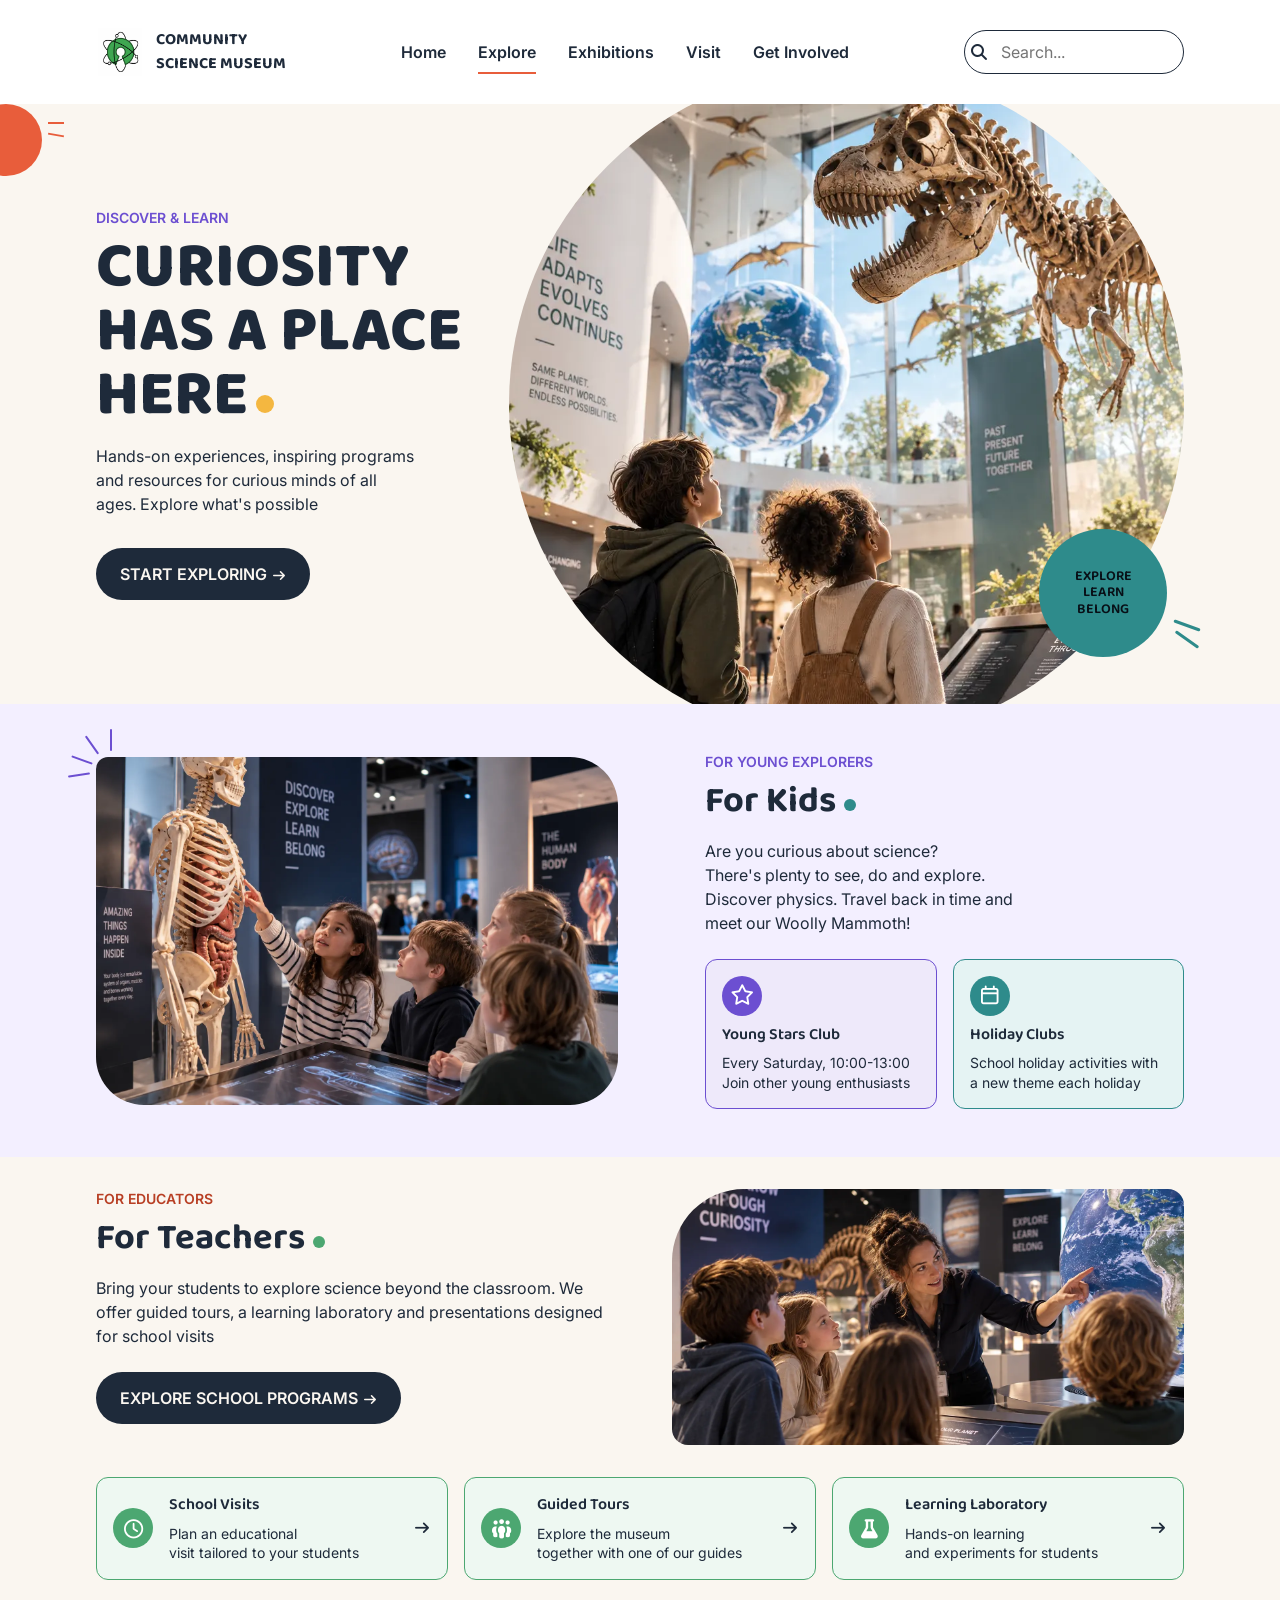
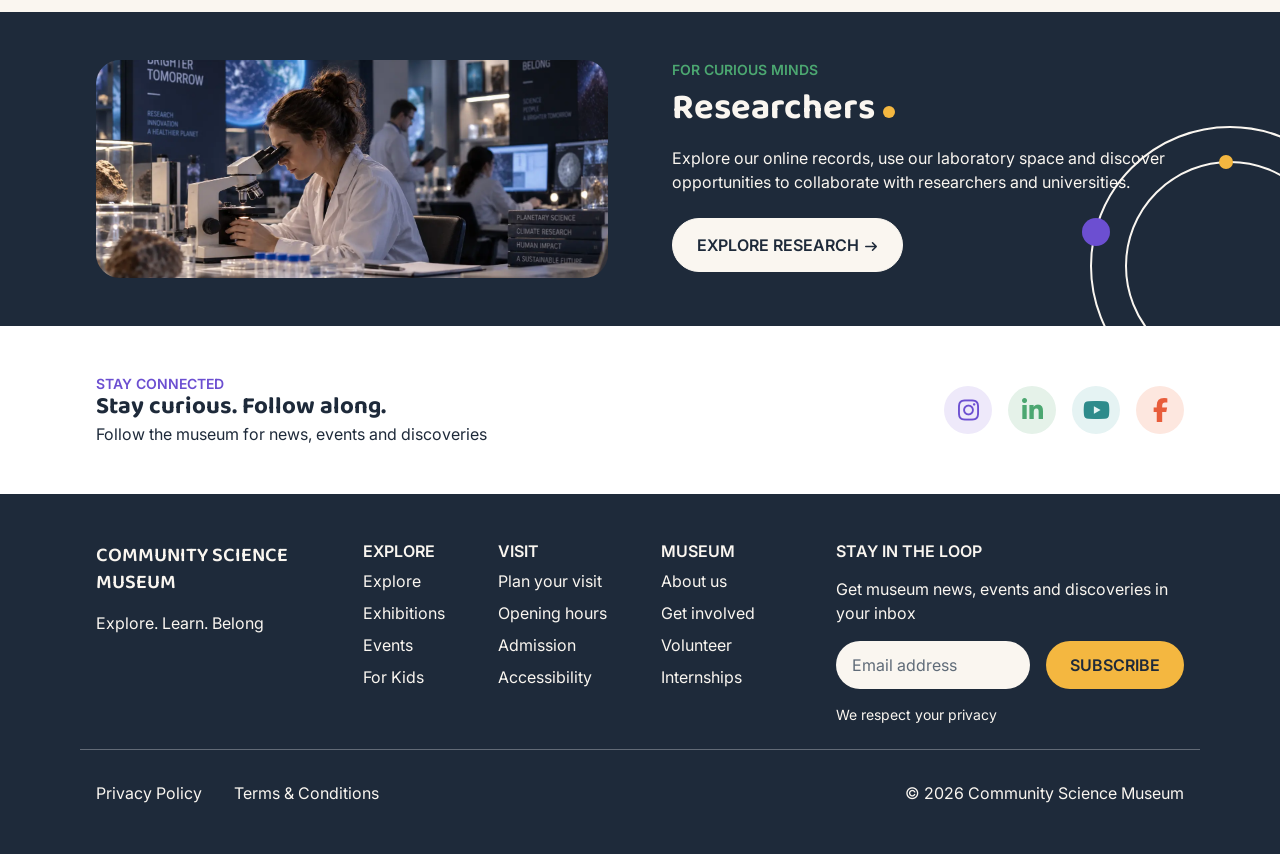
==== explore.html @ 2835ef1a "Finalize website styling and text before deployment" ====
<!DOCTYPE html>
<html lang="en">
<head>
    <meta charset="UTF-8">
    <meta name="viewport" content="width=device-width, initial-scale=1.0">
    <title>Community Science Museum | Explore</title>
    <meta
        name="description"
        content="Discover science experiences, activities and resources for kids, teachers and researchers at the Community Science Museum."
    />

    <link rel="preconnect" href="https://fonts.googleapis.com"/>
    <link rel="preconnect" href="https://fonts.gstatic.com" crossorigin/>
    <link href="https://fonts.googleapis.com/css2?family=Baloo+2:wght@600;700;800&family=Inter:wght@400;600&display=swap" rel="stylesheet"/>
     <link
        rel="stylesheet"
        href="fontawesome/css/all.min.css"
    />
    <link rel="stylesheet" href="css/styles.css">
</head>

<body>

<header class="site-header">
        <div class="container header-content">
            <a class="site-logo" href="index.html">
                <img src="images/logo.webp" alt="logo">
                <span>Community<br /> Science Museum</span>
            </a>
            <nav class="main-nav" aria-label="Main navigation">
                <a href="index.html">Home</a>
                <a class="active" href="explore.html" aria-current="page">Explore</a>
                <a href="exhibitions.html">Exhibitions</a>
                <a href="visit.html">Visit</a>
                <a href="get-involved.html">Get Involved</a>
            </nav>
            <form class="search-bar" action="coming-soon.html" method="get">
                <i class="fa-solid fa-magnifying-glass" aria-hidden="true"></i>
                <input 
                    type="search"
                    name="q"
                    placeholder="Search..."
                    aria-label="Search the museum">
            </form>
            <details class="mobile-menu">
                <summary class="menu-toggle" aria-label="Open navigation">
                    <span></span>
                    <span></span>
                    <span></span>
                </summary>
                <nav class="mobile-nav" aria-label="Mobile navigation">
                    <a href="index.html" aria-current="page">Home</a>
                    <a class="active" href="explore.html" aria-current="page">Explore</a>
                    <a href="exhibitions.html">Exhibitions</a>
                    <a href="visit.html">Visit</a>
                    <a href="get-involved.html">Get Involved</a>
                </nav>
            </details>
        </div>
    </header>

    <main>
        <section class="explore-hero">
            <div class="hero-coral-decoration" aria-hidden="true">
                <span></span>
                <span></span>
            </div>
            <div class="container hero-content">
                <div class="hero-text">
                    <p class="label">DISCOVER & LEARN</p>
                    <h1>
                        CURIOSITY<br />
                        HAS A PLACE<br />
                        HERE<span class="hero-dot"></span>
                    </h1>
                    <p class="hero-description">
                        Hands-on experiences, inspiring programs and resources
                        for curious minds of all ages. Explore what's possible
                    </p>
                    <a class="btn-primary" href="exhibitions.html">
                        Start exploring
                        <i class="fa-solid fa-arrow-right" aria-hidden="true"></i>
                    </a>
                </div>
                <div class="hero-visual">
                    <div class="hero-image">
                        <picture>
                            <source 
                                media="(max-width: 767px)" 
                                srcset="images/explore/explore-hero-mobile.webp">
                            <img
                                src="images/explore/explore-hero.webp"
                                alt="Young visitors exploring an interactive science exhibition"
                                fetchpriority="high"
                            />
                        </picture>
                    </div>
                    <div class="explore-hero-badge hero-badge">
                        <span>EXPLORE<br />LEARN<br />BELONG</span>
                        <span class="badge-ray badge-ray-one" aria-hidden="true"></span>
                        <span class="badge-ray badge-ray-two" aria-hidden="true"></span>
                    </div>
                </div>
            </div>
        </section>

        <section class="explore-kids" id="kids">
            <div class="container explore-kids-content">
                <div class="explore-kids-image">
                    <div class="kids-image-decoration" aria-hidden="true">
                        <span></span>
                        <span></span>
                        <span></span>
                        <span></span>
                    </div>
                    <picture>
                        <source media="(max-width: 767px)"
                        srcset="images/explore/explore-kids-mobile.webp">
                        <img
                            src="images/explore/explore-kids.webp"
                            alt="Children exploring science together at the museum"
                            width="1536"
                            height="1024"
                            loading="lazy"
                        />   
                    </picture>
                </div>
                <div class="explore-kids-text">
                    <p class="label">For Young Explorers</p>
                    <h2>For Kids<span class="heading-dot heading-dot-green" aria-hidden="true"></span></h2>
                    <p>
                        Are you curious about science?<br />
                        There's plenty to see, do and explore.<br />
                        Discover physics. Travel back in time and<br />
                        meet our Woolly Mammoth!
                    </p>
                    <div class="kids-programs">
                        <article class="program-card">
                            <div class="program-icon purple-icon">
                                <i class="fa-regular fa-star" aria-hidden="true"></i>
                            </div>
                            <h3>Young Stars Club</h3>
                            <p>Every Saturday, 10:00-13:00</p>
                            <p>Join other young enthusiasts</p>
                        </article>
                        <article class="program-card">
                            <div class="program-icon teal-icon">
                                <i class="fa-regular fa-calendar" aria-hidden="true"></i>
                            </div>
                            <h3>Holiday Clubs</h3>
                            <p>
                                School holiday activities with
                                a new theme each holiday
                            </p>
                        </article>
                    </div>
                </div>
            </div>
        </section>

        <section class="explore-teachers">
            <div class="container">
                <div class="teachers-main">
                    <div class="teachers-text">
                        <p class="label">For Educators</p>
                        <h2>For Teachers<span class="heading-dot heading-dot-green" aria-hidden="true"></span></h2>
                        <p>
                            Bring your students to explore science beyond the classroom.
                            We offer guided tours, a learning laboratory and presentations
                            designed for school visits
                        </p>
                        <a class="btn-primary" href="coming-soon.html">
                            Explore school programs
                            <i class="fa-solid fa-arrow-right" aria-hidden="true"></i>
                        </a>
                    </div>
                    <div class="teachers-image">
                    <picture>
                        <source media="(max-width: 767px)"
                        srcset="images/explore/explore-teachers-mobile.webp">
                        <img
                            src="images/explore/explore-teachers.webp"
                            alt="Teacher guiding students during a science activity"
                            width="1536"
                            height="1024"
                            loading="lazy"
                        />
                    </picture>
                    </div>
                </div>
                <div class="teacher-options">
                    <a class="teacher-option" href="coming-soon.html">
                        <div class="teacher-icon">
                            <i class="fa-regular fa-clock" aria-hidden="true"></i>
                        </div>
                        <div class="teacher-option-text">
                        <h3>School Visits</h3>
                        <p>
                            Plan an educational<br />
                            visit tailored to your students
                        </p>
                        </div>
                        <i class="fa-solid fa-arrow-right teacher-arrow" aria-hidden="true"></i>
                    </a>
                    <a class="teacher-option" href="coming-soon.html">
                        <div class="teacher-icon">
                            <i class="fa-solid fa-people-group" aria-hidden="true"></i>
                        </div>
                        <div class="teacher-option-text">
                        <h3>Guided Tours</h3>
                        <p>
                            Explore the museum<br />
                            together with one of our guides
                        </p>
                        </div>
                        <i class="fa-solid fa-arrow-right teacher-arrow" aria-hidden="true"></i>
                    </a>
                    <a class="teacher-option" href="coming-soon.html">
                        <div class="teacher-icon">
                            <i class="fa-solid fa-flask" aria-hidden="true"></i>
                        </div>
                        <div class="teacher-option-text">
                        <h3>Learning Laboratory</h3>
                        <p>
                            Hands-on learning<br />
                            and experiments for students
                        </p>
                        </div>
                        <i class="fa-solid fa-arrow-right teacher-arrow" aria-hidden="true"></i>
                    </a>
                </div>
            </div>
        </section>

        <section class="explore-researchers">
            <div class="container researchers-content">

                <div class="researchers-image">
                <picture>
                    <source media="(max-width: 767px)"
                    srcset="images/explore/explore-researchers-mobile.webp">
                    <img
                        src="images/explore/explore-researchers.webp"
                        alt="Researcher working with scientific equipment"
                        width="1536"
                        height="1024"
                        loading="lazy"
                    />
                </picture>
                </div>
                <div class="researchers-text">
                    <p class="label">For curious minds</p>
                    <h2>Researchers<span class="heading-dot"></span></h2>
                    <p>
                        Explore our online records, use our laboratory space and discover opportunities to collaborate with researchers and universities.
                    </p>
                    <a class="btn-secondary" href="coming-soon.html">
                        Explore research
                        <i class="fa-solid fa-arrow-right" aria-hidden="true"></i>
                    </a>
                </div>
                <div class="museum-decoration" aria-hidden="true">
                    <div class="museum-orbit orbit-outer">
                        <span class="orbit-dot purple-dot"></span>
                    </div>
                    <div class="museum-orbit orbit-inner">
                        <span class="orbit-dot yellow-dot"></span>
                    </div>
                </div>
            </div>
        </section>


    </main>

    <section class="stay-connected">
        <div class="container stay-connected-content">
            <div>
                <p class="label">Stay Connected</p>
                <h2>Stay curious. Follow along.</h2>
                <p>Follow the museum for news, events and discoveries</p>
            </div>

            <div class="social-links">
                <a class="social-link instagram" href="coming-soon.html" aria-label="Instagram">
                    <i class="fa-brands fa-instagram" aria-hidden="true"></i>
                </a>
                <a class="social-link linkedin" href="coming-soon.html" aria-label="LinkedIn">
                    <i class="fa-brands fa-linkedin-in" aria-hidden="true"></i>
                </a>
                <a class="social-link youtube" href="coming-soon.html" aria-label="YouTube">
                    <i class="fa-brands fa-youtube" aria-hidden="true"></i>
                </a>
                <a class="social-link facebook" href="coming-soon.html" aria-label="Facebook">
                    <i class="fa-brands fa-facebook-f" aria-hidden="true"></i>
                </a>
            </div>
        </div>
    </section>

    <footer class="site-footer">
        <div class="container footer-content">
            <div class="footer-brand">
                <p class="footer-brand-name">COMMUNITY SCIENCE<br /> MUSEUM</p>
                <p>Explore. Learn. Belong</p>
            </div>
            <div class="footer-links">
                <div>
                    <h2>EXPLORE</h2>
                    <a href="explore.html">Explore</a>
                    <a href="exhibitions.html">Exhibitions</a>
                    <a href="coming-soon.html">Events</a>
                    <a href="explore.html#kids">For Kids</a>
                </div>
                <div>
                    <h2>VISIT</h2>
                    <a href="visit.html">Plan your visit</a>
                    <a href="visit.html#opening-hours">Opening hours</a>
                    <a href="visit.html#admission">Admission</a>
                    <a href="visit.html#accessibility">Accessibility</a>
                </div>
                <div>
                    <h2>MUSEUM</h2>
                    <a href="coming-soon.html">About us</a>
                    <a href="get-involved.html">Get involved</a>
                    <a href="get-involved.html#volunteer">Volunteer</a>
                    <a href="get-involved.html#internships">Internships</a>
                </div>
            </div>
            <div class="newsletter">
                <h2>STAY IN THE LOOP</h2>
                <p>Get museum news, events and discoveries in your inbox</p>
                <form class="newsletter-form" action="coming-soon.html" method="get">
                    <input
                        type="email"
                        placeholder="Email address"
                        aria-label="Email address"
                        required
                    >
                    <button type="submit">SUBSCRIBE</button>
                </form>     
                <p class="small-text">We respect your privacy</p>
            </div>
        </div>
            <div class="container footer-bottom">
                <div>
                    <a href="coming-soon.html">Privacy Policy</a>
                    <a href="coming-soon.html">Terms & Conditions</a>
                </div>
                <p>&copy; 2026 Community Science Museum</p>
            </div>
    </footer>
</body>
</html>
---- css/styles.css ----
:root {
    --color-navy: #1e2a3a;
    --color-background: #faf6f0;
    --color-border: #e5e2d9;
    --color-text-secondary: #5f6b78;

    --color-coral: #e85d3b;
    --color-purple: #6c4fd1;
    --color-green: #4ca771;
    --color-teal: #2e8b8b;
    --color-yellow: #f4b740;

    --color-coral-text: #b83f24;
    --color-green-text: #287a49;
    --color-teal-text: #216969;
    --color-yellow-text: #856000;

    --space-1: 8px;
    --space-2: 16px;
    --space-3: 24px;
    --space-4: 32px;
    --space-5: 48px;
    --space-6: 64px;
}

/* Base Styles */

* {
    box-sizing: border-box;
}

img {
    max-width: 100%;
    display: block;
}

/* Global Typography */

body {
    margin: 0;
    font-family: 'Inter', sans-serif;
    font-size: 1rem;
    line-height: 1.5;
    background-color: var(--color-background);
    color: var(--color-navy);
}

h1,
h2,
h3 {
    font-family: "Baloo 2", sans-serif;
    margin: 0;
}

h1 {
    font-size: 2.25rem;
    line-height: 1.06;
    font-weight: 800;
}

h2 {
    font-size: 1.5rem;
    line-height: 1.2;
    font-weight: 700;
}

h3 {
    font-size: 1.25rem;
    line-height: 1.33;
    font-weight: 600;
}

p {
    margin: 0;
}

.small-text {
    font-size: 0.875rem;
    line-height: 1.4;
}

.label {
    font-size: 0.875rem;
    line-height: 1.4;
    font-weight: 600;
}

/* Layout */

.container {
    width: 100%;
    margin: 0 auto;
    padding: 0 var(--space-3);
}

.section {
    padding: var(--space-5) 0;
}

/* Header */

.site-header {
    background-color: #ffffff;
    padding: var(--space-2) 0;
}

.header-content {
    display: flex;
    justify-content: space-between;
    align-items: center;
}

.site-logo {
    display: flex;
    align-items: center;
    gap: var(--space-1);
    color: var(--color-navy);
    text-decoration: none;
    text-transform: uppercase;
}

.site-logo img {
    height: 36px;
    width: 36px;
    object-fit: contain;
}

.site-logo span {
    font-family: "Baloo 2", sans-serif;
    font-size: 1rem;
    font-weight: 700;
}

.menu-toggle {
    display: flex;
    flex-direction: column;
    gap: 5px;
    padding: var(--space-2);
    background: none;
    border: none;
    cursor: pointer;
}

.menu-toggle span {
    width: 24px;
    height: 2px;
    background-color: var(--color-navy);
}

.mobile-menu {
    display: none;
}

.mobile-menu summary {
    list-style: none;
    cursor: pointer;
}

.mobile-menu summary::-webkit-details-marker {
    display: none;
}

.mobile-nav {

    position: absolute;
    top: 100%;
    right: 0;
    z-index: 10;
    display: flex;
    flex-direction: column;
    gap: 16px;
    width: 180px;
    padding: 20px;
    background-color: var(--color-background);
    border: 1px solid var(--color-border);
    border-radius: 12px;
    box-shadow: 0 4px 12px rgba(30, 42, 58, 0.15);
}

.mobile-nav a {
    color: var(--color-navy);
    text-decoration: none;
    font-weight: 600;
}

.mobile-nav a.active {
    color: var(--color-coral-text);
    font-weight: 700;
    border-bottom: 2px solid var(--color-coral-text);
    padding-bottom: 4px;
    width: max-content;
}

/* Navigation */

.main-nav {
    display: none;
}

.main-nav a {
    position: relative;
    color: var(--color-navy);
    text-decoration: none;
    font-size: 1rem;
    font-weight: 600;
}

.main-nav a.active::after {
    content: "";
    position: absolute;
    left: 0;
    right: 0;
    bottom: -10px;
    height: 2px;
    background-color: var(--color-coral);
}


.search-bar {
    display: none;
}

/* Buttons and links */

.btn-primary {
    display: inline-block;
    padding: 14px var(--space-3);
    background-color: var(--color-navy);
    color: var(--color-background);
    text-decoration: none;
    border-radius: 999px;
    font-weight: 600;
    font-size: 1rem;
    text-transform: uppercase;
}

.btn-secondary {
    display: inline-block;
    padding: 14px var(--space-3);
    background-color: var(--color-background);
    color: var(--color-navy);
    text-decoration: none;
    border-radius: 999px;
    font-weight: 600;
    font-size: 1rem;
    border: 1px solid var(--color-navy);
    text-transform: uppercase;
}

.text-link {
    color: var(--color-navy);
    text-decoration: none;
    font-weight: 600;
    font-size: 1rem;
}

.fa-arrow-right {
    font-size: 0.75rem;
}

/* HOME - Hero */

.home-hero {
    position: relative;
    padding: var(--space-5) 0;
}

.hero-coral-decoration {
    display: none;
}

.hero-content {
    display: flex;
    flex-direction: column;
    gap: var(--space-4);
}

.hero-text {
    display: flex;
    flex-direction: column;
    align-items: flex-start;
}

.home-hero .label {
    color: var(--color-purple);
    text-transform: uppercase;
    margin-bottom: var(--space-1);
}

.home-hero h1 {
    margin-bottom: var(--space-2);
}

.hero-dot {
    display: inline-block;
    width: 18px;
    height: 18px;
    margin-left: var(--space-1);
    border-radius: 50%;
    background-color: var(--color-yellow);
}

.hero-stats {
    display: flex;
    align-items: center;
    gap: var(--space-2);
    margin-top: var(--space-4);
}

.hero-star {
    width: 48px;
    height: 48px;
    flex-shrink: 0;
    display: flex;
    align-items: center;
    justify-content: center;
    border-radius: 50%;
    background-color: #eee9fa;
    color: var(--color-purple);
    font-size: 1.5rem;
}

.stat-number {
    font-family: "Baloo 2", sans-serif;
    font-size: 1.5rem;
    font-weight: 700;
    line-height: 1;
}

.stat-caption {
    font-size: 0.875rem;
    line-height: 1.4;
}

.hero-description {
    max-width: 20rem;
    margin-bottom: var(--space-4);

}
.hero-visual {
    position: relative;
}

.hero-image {
    overflow: hidden;
    border-radius: 32px;
}

.hero-badge {
    --badge-color: var(--color-green);
    position: absolute;
    display: flex;
    align-items: center;
    justify-content: center;
    width: 128px;
    height: 128px;
    border-radius: 50%;
    background-color: var(--badge-color);
    text-align: center;
}

.badge-text {
    font-family: "Baloo 2", sans-serif;
    font-size: 1rem;
    line-height: 1.25;
    font-weight: 400;
    color: var(--color-navy);
    text-transform: uppercase;
}

.badge-ray {
    position: absolute;
    width: 28px;
    height: 3px;
    border-radius: 4px;
    right: -34px;
    background-color: var(--badge-color);
}

.badge-ray-one {
    bottom: 30px;
    transform: rotate(20deg);
}

.badge-ray-two {
    bottom: 16px;
    transform: rotate(35deg);
}

.explore-hero-badge,
.exhibitions-hero-badge {
    --badge-color: var(--color-teal)
}

.visit-hero-badge,
.get-involved-hero-badge {
    --badge-color: var(--color-yellow);
}

.hero-image img {
    width: 100%;
    height: 280px;
    object-fit: cover;
}

/* HOME - Featured Exhibitions */

.featured-exhibitions {
    background-color: #ffffff;
    padding: var(--space-5) 0;
}

.featured-exhibitions .section-heading {
    margin-bottom: var(--space-3);
}

.featured-exhibitions .label {
    color: var(--color-coral-text);
    text-transform: uppercase;
    margin-bottom: var(--space-1);
}

.exhibition-cards {
    display: flex;
    flex-direction: column;
    gap: var(--space-3);
    margin-bottom: var(--space-3);
}

.exhibition-card {
    border: 1px solid;
    border-radius: 12px;
    overflow: hidden;
}

.exhibition-card img {
    width: calc(100% - 16px);
    margin: 8px 8px 0;
    height: 220px;
    object-fit: cover;
    border-radius: 8px;
}

.card-content {
    padding: var(--space-2);
}

.card-content .label {
    margin-bottom: var(--space-1);
}

.cosmology-card {
    border-color: var(--color-purple);
    background-color: #eee9ff;
}

.cosmology-card .label {
    color: var(--color-purple);
}

.evolution-card {
    border-color: var(--color-green);
    background-color: #e6f4ea;
}

.evolution-card .label {
    color: var(--color-green-text);
}

.robotics-card {
    border-color: var(--color-yellow);
    background-color: #fff3d6;
}

.robotics-card .label {
    color: var(--color-navy);
}

/* HOME - Museum for Everyone */

.museum-for-everyone {
    background-color: var(--color-navy);
    color: var(--color-background);
    padding: var(--space-5) 0;
}

.museum-for-everyone-content {
    display: flex;
    flex-direction: column;
    gap: var(--space-5);
}

.museum-for-everyone-image {
    overflow: hidden;
    border-radius: 48px 12px 48px 48px;
}

.museum-for-everyone-image img {
    width: 100%;
    height: auto;
    aspect-ratio: 4 / 3;
    object-fit: cover;
}

.museum-for-everyone-text {
    display: flex;
    flex-direction: column;
    align-items: flex-start;
    gap: var(--space-3);
}

.museum-for-everyone .label {
    color: var(--color-green);
    text-transform: uppercase;
}

.museum-for-everyone h2 {
    color: var(--color-background);
}

.museum-for-everyone-text > p:not(.label) {
    max-width: 34rem;
}

.museum-for-everyone .btn-secondary {
    margin-top: var(--space-1);
    background-color: var(--color-background);
    color: var(--color-navy);
    border-color: var(--color-background);
}

.museum-decoration {
    display: none;
}

/* HOME - Plan your visit */

.plan-visit {
    background-color: var(--color-background);
    padding: var(--space-5) 0;
}

.plan-visit .section-heading {
    margin-bottom: var(--space-3);
}

.plan-visit .label {
    color: var(--color-coral-text);
    text-transform: uppercase;
}

.visit-cards {
    display: flex;
    flex-direction: column;
    gap: var(--space-2);
}

.visit-card {
    display: flex;
    align-items: center;
    gap: var(--space-2);
    padding: var(--space-3);
    border: 1px solid;
    border-radius: 12px;
}

.visit-card h3 {
    margin-bottom: var(--space-1);
}

.visit-card p {
    margin-bottom: var(--space-2);
}

.visit-icon {
    flex-shrink: 0;
    display: flex;
    align-items: center;
    justify-content: center;
    width: 48px;
    height: 48px;
    border-radius: 50%;
    font-size: 1.25rem;
    color: #ffffff;
}

.opening-hours-card .visit-icon {
    background-color: var(--color-purple);
}

.getting-here-card .visit-icon {
    background-color: var(--color-green);
}

.admission-card .visit-icon {
    background-color: var(--color-teal);
}

.plan-visit .opening-hours-card {
    background-color: #eee9fa;
    border-color: var(--color-purple);
    margin-bottom: 0;
}

.getting-here-card {
    background-color: #e5f2e9;
    border-color: var(--color-green);
}

.admission-card {
    background-color: #e5f3f3;
    border-color: var(--color-teal);
}

/* EXPLORE - Hero */

.explore-hero {
    position: relative;
    background-color: var(--color-background);
    padding: var(--space-5) 0;
    overflow: hidden;
}

.explore-hero .label {
    color: var(--color-purple);
    text-transform: uppercase;
    margin-bottom: var(--space-1);
}

.explore-hero h1 {
    margin-bottom: var(--space-2);
}

.explore-hero-badge {
    position: absolute;
    display: flex;
    align-items: center;
    justify-content: center;
    width: 128px;
    height: 128px;
    border-radius: 50%;
    background-color: var(--color-teal);
    color: #080f16;
    text-align: center;
    font-family: "Baloo 2", sans-serif;
    font-size: 0.875rem;
    line-height: 1.2;
    font-weight: 600;
}

/* EXPLORE - For Kids */

.explore-kids {
    background-color: #f3efff;
    padding: var(--space-5) 0;
}

.explore-kids-content {
    display: flex;
    flex-direction: column;
    gap: var(--space-4);
}

.explore-kids-image {
    position: relative;
    overflow: visible;
}

.explore-kids-image img {
    width: 100%;
    height: auto;
    object-fit: cover;
    border-radius: 12px 48px 48px 48px;
}

.kids-image-decoration {
    position: absolute;
    top: -18px;
    left: -20px;
    width: 40px;
    height: 40px;
    z-index: 2;
}

.kids-image-decoration span {
    position: absolute;
    width: 22px;
    height: 2px;
    border-radius: 4px;
    background-color: var(--color-purple);
    right: 0;
}

.kids-image-decoration span:nth-child(1) {
    top: 0;
    left: 24px;
    transform: rotate(90deg);
}

.kids-image-decoration span:nth-child(2) {
    top: 5px;
    left: 5px;
    transform: rotate(55deg);
}

.kids-image-decoration span:nth-child(3) {
    top: 20px;
    left: -5px;
    transform: rotate(20deg);
}

.kids-image-decoration span:nth-child(4) {
    top: 35px;
    left: -8px;
    transform: rotate(-8deg);
}

.explore-kids-text {
    display: flex;
    flex-direction: column;
    align-items: flex-start;
}

.explore-kids .label {
    color: var(--color-purple);
    text-transform: uppercase;
    margin-bottom: var(--space-1);
}

.explore-kids h2 {
    margin-bottom: var(--space-2);
}

.explore-kids-text > p:not(.label) {
    max-width: 30rem;
    margin-bottom: var(--space-3);
}

.kids-programs {
    width: 100%;
    display: flex;
    flex-direction: column;
    gap: var(--space-2);
}

.program-card {
    padding: var(--space-2);
    border: 1px solid;
    border-radius: 12px;
}

.program-card:first-child {
    background-color: #eee9fa;
    border-color: var(--color-purple);
}

.program-card:last-child {
    background-color: #e5f3f3;
    border-color: var(--color-teal);
}

.program-card h3 {
    font-size: 1rem;
    margin-bottom: var(--space-1);

}

.program-card p {
    font-size: 0.875rem;
    line-height: 1.4;
}

.program-icon {
    width: 40px;
    height: 40px;
    margin-bottom: var(--space-1);
    border-radius: 50%;
    display: flex;
    align-items: center;
    justify-content: center;
    color: #ffffff;
    font-size: 1.25rem;
}

.purple-icon {
    background-color: var(--color-purple);
}

.teal-icon {
    background-color: var(--color-teal);
}
.heading-dot {
    display: inline-block;
    width: 12px;
    height: 12px;
    margin-left: var(--space-1);
    border-radius: 50%;
}

.heading-dot-yellow {
    background-color: var(--color-yellow);
}

.heading-dot-green {
    background-color: var(--color-green);
}

.heading-dot-purple {
    background-color: var(--color-purple);
}

.explore-kids .heading-dot {
    background-color: var(--color-teal);
}

/* EXPLORE - For Teachers */

.explore-teachers {
    background-color: var(--color-background);
    padding: var(--space-4) 0;
}

.teachers-main {
    display: flex;
    flex-direction: column;
    gap: var(--space-4);
    margin-bottom: var(--space-4);
}

.teachers-text {
    display: flex;
    flex-direction: column;
    align-items: flex-start;
}

.explore-teachers .label {
    color: var(--color-coral-text);
    text-transform: uppercase;
    margin-bottom: var(--space-1);
}

.explore-teachers h2 {
    margin-bottom: var(--space-2);
}

.teachers-text > p:not(.label) {
    max-width: 36rem;
    margin-bottom: var(--space-3);
}

.teachers-image {
    overflow: hidden;
    border-radius: 48px 12px 48px 48px;
}

.teachers-image img {
    width: 100%;
    height: auto;
    object-fit: cover;
}

.teacher-options {
    display: flex;
    flex-direction: column;
    gap: var(--space-2);
}

.teacher-option {
    display: flex;
    align-items: center;
    gap: var(--space-2);
    padding: var(--space-2);
    border: 1px solid var(--color-green);
    border-radius: 12px;
    background-color: #eef8f2;
    color: var(--color-navy);
    text-decoration: none;
}

.teacher-option h3 {
    font-size: 1rem;
    margin-bottom: var(--space-1);
}

.teacher-option p {
    font-size: 0.875rem;
    line-height: 1.4;
}

.explore-teachers .heading-dot {
    background-color: var(--color-green);
}

.teacher-icon {
    width: 40px;
    height: 40px;
    flex-shrink: 0;
    display: flex;
    align-items: center;
    justify-content: center;
    border-radius: 50%;
    background-color: var(--color-green);
    color: #ffffff;
    font-size: 1.2rem;
}

.teacher-option-text {
    flex: 1;
}

.teacher-arrow {
    margin-left: auto;
    flex-shrink: 0;
    font-size: 0.875rem;
}

/* EXPLORE - Researchers */

.explore-researchers {
    background-color: var(--color-navy);
    color: var(--color-background);
    padding: var(--space-5) 0;
}

.researchers-content {
    display: flex;
    flex-direction: column;
    gap: var(--space-4);
}

.researchers-image {
    overflow: hidden;
    border-radius: 12px 48px 12px 48px;
}

.researchers-image img {
    width: 100%;
    height: auto;
    object-fit: cover;
}

.researchers-text {
    display: flex;
    flex-direction: column;
    align-items: flex-start;
}

.explore-researchers .label {
    color: var(--color-green);
    text-transform: uppercase;
    margin-bottom: var(--space-1);
}

.explore-researchers h2 {
    color: var(--color-background);
    margin-bottom: var(--space-2);
}

.researchers-text > p:not(.label) {
    max-width: 36rem;
    margin-bottom: var(--space-3);
}

.explore-researchers .heading-dot {
    background-color: var(--color-yellow);
}

.explore-researchers .btn-secondary {
    background-color: var(--color-background);
    color: var(--color-navy);
    border-color: var(--color-background);
}

/* EXHIBITIONS - Hero */

.exhibitions-hero {
    position: relative;
    background-color: var(--color-background);
    padding: var(--space-5) 0;
    overflow: hidden;
}

.exhibitions-hero .label {
    color: var(--color-purple);
    text-transform: uppercase;
    margin-bottom: var(--space-1);
}

.exhibitions-hero h1 {
    margin-bottom: var(--space-2);
}

.exhibitions-hero-badge {
    position: absolute;
    display: flex;
    align-items: center;
    justify-content: center;
    width: 128px;
    height: 128px;
    border-radius: 50%;
    background-color: var(--color-teal);
    text-align: center;
    font-family: "Baloo 2", sans-serif;
    font-size: 0.875rem;
    line-height: 1.2;
    font-weight: 600;
}

.exhibitions-hero-badge .badge-text {
     color: #080f16;
}

/* EXHIBITIONS - Exhibition Spaces */

.exhibition-spaces {
    background-color: #f3efff;
    padding: var(--space-5) 0;
}

.exhibition-spaces .section-heading {
    margin-bottom: var(--space-4);
}

.exhibition-spaces .section-heading .label {
    color: var(--color-purple);
    text-transform: uppercase;
    margin-bottom: var(--space-1);
}

.exhibition-space-cards {
    display: flex;
    flex-direction: column;
    gap: var(--space-3);
}

.exhibition-space-card {
    overflow: hidden;
    border: 1px solid;
    border-radius: 12px;
}

.exhibition-space-card img {
    display: block;
    width: calc(100% - 16px);
    height: auto;
    margin: 8px 8px 0;
    aspect-ratio: 16 / 9;
    object-fit: cover;
    border-radius: 8px;
}

.exhibition-space-content {
    padding: var(--space-2);
}

.exhibition-space-content .label {
    margin-bottom: var(--space-1);
    text-transform: uppercase;
}

.exhibition-space-content h3 {
    font-family: "Inter", sans-serif;
    font-size: 1.125rem;
    font-weight: 600;
    line-height: 1.4;
    margin-bottom: var(--space-1);
}

.exhibition-space-content > p:not(.label) {
    font-size: 0.875rem;
    line-height: 1.4;
    margin-bottom: var(--space-2);
}

/* Cosmology */

.cosmology-space {
    background-color: #eee9fa;
    border-color: var(--color-purple);
}

.cosmology-space .label,
.cosmology-space .text-link {
    color: var(--color-purple);
}

/* Evolution */

.evolution-space {
    background-color: #e5f2e9;
    border-color: var(--color-green);
}

.evolution-space .label,
.evolution-space .text-link {
    color: var(--color-green-text);
}

/* Biology & Medicine */

.biology-space {
    background-color: #e5f3f3;
    border-color: var(--color-teal);
}

.biology-space .label,
.biology-space .text-link {
    color: var(--color-teal-text);
}

/* Robotics & AI */

.robotics-space {
    background-color: #fffcf5;
    border-color: var(--color-yellow);
}

.robotics-space .label,
.robotics-space .text-link {
    color: var(--color-yellow-text);
}

/* Ecology */

.ecology-space {
    background-color: #e5f2e9;
    border-color: var(--color-green);
}

.ecology-space .label,
.ecology-space .text-link {
    color: var(--color-green-text);
}

/* Special Events */

.events-space {
    background-color: #f8eeeb;
    border-color: var(--color-coral);
}

.events-space .label,
.events-space .text-link {
    color: var(--color-coral-text);
}

#special-events {
    background-color: var(--color-background);
}

#special-events .label {
    text-transform: uppercase;
    margin-bottom: 8px;
}

#special-events .exhibition-space-cards {
    display: grid;
    grid-template-columns: 1fr;
    gap: 24px;
    align-items: start;
}

#special-events .event-secondary {
    display: grid;
    gap: 24px;
}

#special-events .event-featured {
    background-color: #f8eeeb;
    border-color: var(--color-coral);
}

#special-events .event-featured .label {
    color: var(--color-coral-text);
}

#special-events .event-lecture {
    background-color: #eee9fa;
    border-color: var(--color-purple);
}

#special-events .event-lecture .label {
    color: var(--color-purple)
}

#special-events .event-energy {
    background-color: #e6f4ea;
    border-color: var(--color-green);
}

#special-events .event-energy .label {
    color: var(--color-green-text);
}

#special-events .exhibition-space-content {
    padding: 24px;
}

#special-events .exhibition-space-content h3 {
    font-family: "Baloo 2", sans-serif;
    font-size: 1.5rem;
    line-height: 1.2;
    margin-bottom: 12px;
}

#special-events .exhibition-space-content > p:not(.label) {
    font-size: 1rem;
    line-height: 1.6;
    margin-bottom: 0;
}

#special-events .exhibition-space-content p + p {
    margin-top: 12px;
}

/* Visit Hero */

.visit-hero {
    position: relative;
    background-color: var(--color-background);
    padding: var(--space-5) 0;
    overflow: hidden;
}

.visit-hero .label {
    color: var(--color-coral-text);
    text-transform: uppercase;
    margin-bottom: var(--space-1);
}

.visit-hero h1 {
    margin-bottom: var(--space-2);
    text-transform: uppercase;
}

.visit-hero .btn-secondary {
    margin-top: var(--space-1);
}

.visit-hero-badge {
    position: absolute;
    display: flex;
    align-items: center;
    justify-content: center;
    width: 128px;
    height: 128px;
    border-radius: 50%;
    background-color: var(--color-yellow);
    color: var(--color-navy);
    text-align: center;
    font-family: "Baloo 2", sans-serif;
    font-size: 0.875rem;
    line-height: 1.2;
    font-weight: 600;
}

.visit-label-mobile {
    display: none;
}

/* Visit - Location */

.visit-information {
    background-color: #ffffff;
    padding: var(--space-5) 0;
}

.visit-location {
    position: relative;
    display: flex;
    flex-direction: column;
    align-items: flex-start;
}

.visit-location .label {
    color: var(--color-green-text);
    text-transform: uppercase;
    margin-bottom: var(--space-1);
}

.visit-location h2 {
    margin-bottom: var(--space-2);
}

.visit-location .heading-dot {
    background-color: var(--color-green);
}

.visit-info-text {
    max-width: 34rem;
    margin-bottom: var(--space-3);
}

.location-decoration {
    position: absolute;
    top: 130px;
    right: -30px;
    width: 100px;
    height: 100px;
    border-radius: 50%;
    background-color: var(--color-coral);
    z-index: 0;
}

.location-decoration span {
    position: absolute;
    width: 24px;
    height: 2px;
    border-radius: 4px;
    background-color: var(--color-coral);
    right: -30px;
}

.location-decoration span:nth-child(1) {
    top: 5px;
    right: -25px;
    transform: rotate(-45deg);
}

.location-decoration span:nth-child(2) {
    top: 22px;
    right: -34px;
    transform: rotate(-15deg);
}

.visit-map {
    position: relative;
    z-index: 1;
    width: 100%;
    overflow: hidden;
    border-radius: 48px 12px 48px 12px;
    margin-bottom: var(--space-2);
}

.visit-map img {
    width: 100%;
    height: auto;
    object-fit: cover;
}

.location-details {
    width: 100%;
    display: flex;
    align-items: center;
    gap: var(--space-2);
}

.location-icon {
    width: 40px;
    height: 40px;
    flex-shrink: 0;
    border-radius: 50%;
    background-color: #e5f2e9;
}

.location-icon,
.admission-icon {
    display: flex;
    align-items: center;
    justify-content: center;
    color: var(--color-green);
    font-size: 1.1rem;
}

.location-details h3 {
    font-size: 1rem;
}

.location-details p {
    font-size: 0.875rem;
}
.location-details .btn-secondary {
    margin-left: auto;
    padding: 10px var(--space-2);
    font-size: 0.875rem;
}

/* Visit - Admission */

.visit-admission {
    display: flex;
    flex-direction: column;
    align-items: flex-start;
    margin-top: var(--space-5);
}

.visit-admission .label {
    color: var(--color-coral-text);
    text-transform: uppercase;
    margin-bottom: var(--space-1);
}

.visit-admission h2 {
    margin-bottom: var(--space-2);
}

.visit-admission .heading-dot {
    background-color: var(--color-yellow);
}

.admission-options {
    width: 100%;
    max-width: 390px;
    display: flex;
    flex-direction: column;
    gap: var(--space-2);
    margin-top: var(--space-3);
}

.admission-option {
    width: 100%;
    display: flex;
    align-items: center;
    gap: var(--space-2);
    padding: var(--space-2);
    border: 1px solid var(--color-green);
    border-radius: 12px;
    background-color: #eef8f2;
    color: var(--color-navy);
    text-decoration: none;
}

.admission-icon {
    width: 40px;
    height: 40px;
    flex-shrink: 0;
    border-radius: 50%;
    background-color: #d9f0df;
}

.admission-option h3 {
    font-size: 1rem;
    margin-bottom: var(--space-1);
}

.admission-option p {
    font-size: 0.875rem;
    line-height: 1.4;
}

.admission-option p + p {
    margin-top: 8px;
}

.admission-arrow {
    margin-left: auto;
    font-size: 1.25rem;
    line-height: 1;
}

/* Visit - Opening Hours */

.visit-planning {
    background-color: #e9e5f8;
    padding: var(--space-5) 0;
}

.opening-hours {
    display: flex;
    flex-direction: column;
    align-items: flex-start;
}

.opening-hours .label {
    color: var(--color-purple);
    text-transform: uppercase;
    margin-bottom: var(--space-1);
}

.opening-hours h2 {
    margin-bottom: var(--space-2);
}

.opening-hours .heading-dot {
    background-color: var(--color-purple);
}

.opening-hours .visit-info-text {
    max-width: 18rem;
}

.opening-hours-card {
    width: 100%;
    border: 1px solid var(--color-purple);
    border-radius: 12px;
    overflow: hidden;
    background-color: #ffffff;
    margin-bottom: var(--space-3);
}

.opening-hours-row {
    display: flex;
    justify-content: space-between;
    align-items: center;
    padding: 12px var(--space-3);
    border-bottom: 1px solid #ded8ef;
    font-size: 0.875rem;
}

.opening-hours-row:last-child {
    border-bottom: none;
}

.special-hours {
    width: 100%;
    display: flex;
    align-items: center;
    gap: var(--space-2);
}

.special-hours-icon {
    width: 40px;
    height: 40px;
    flex-shrink: 0;
    border-radius: 50%;
    background-color: #ded5fb;
}

.special-hours h3 {
    font-size: 1rem;
}

.special-hours p{
    font-size: 0.875rem;
}

.special-hours .btn-secondary {
    margin-left: auto;
    padding: 10px var(--space-2);
    font-size: 0.875rem;
    background-color: #ffffff;
}

.planning-decoration {
    display: none;
}

/* Visit - Accessibility */

.visit-accessibility {
    display: flex;
    flex-direction: column;
    align-items: flex-start;
    margin-top: var(--space-5);
}

.visit-accessibility h2 {
    margin-bottom: var(--space-2);
}

.visit-accessibility .label {
    color: #246b40;
    text-transform: uppercase;
    margin-bottom: var(--space-1);
}

.visit-accessibility .heading-dot {
    background-color: var(--color-green);
}

.accessibility-list {
    width: 100%;
    display: flex;
    flex-direction: column;
    gap: var(--space-2);
}

.accessibility-item,
.assistance-card {
    display: flex;
    align-items: center;
    gap: var(--space-2);
}

.accessibility-icon {
    width: 40px;
    height: 40px;
    flex-shrink: 0;
    border-radius: 50%;
    background-color: #ded6fa;
}

.special-hours-icon,
.accessibility-icon {
    display: flex;
    align-items: center;
    justify-content: center;
    color: var(--color-purple);
    font-size: 1.3rem;
}

.accessibility-item h3,
.assistance-card h3 {
    font-size: 1rem;
}

.accessibility-item p,
.assistance-card p {
    font-size: 0.875rem;
}

.assistance-card {
    margin-top: var(--space-4);
    padding: var(--space-2);
    width: 100%;
    background-color: #ded6fa;
    border-radius: 8px;
    display: flex;
    align-items: center;
    gap: var(--space-2);
}

.assistance-card .accessibility-icon {
    width: 40px;
    height: 40px;
    flex-shrink: 0;
    border-radius: 50%;
    background-color: var(--color-purple);
    color: #ded5fb;
}

/* Visit - More to Explore */

.visit-more {
    background-color: var(--color-background);
    padding: var(--space-5) 0;
}

.visit-more .section-heading {
    margin-bottom: var(--space-3);
}

.visit-more .section-heading .label {
    color: var(--color-coral-text);
    text-transform: uppercase;
    margin-bottom: var(--space-1);
}

.visit-more .heading-dot {
    background-color: var(--color-yellow);
}

.visit-more-grid {
    display: grid;
    grid-template-columns: 1fr;
    gap: var(--space-3);
}

.visit-more-card {
    overflow: hidden;
    border-radius: 12px;
}

.visit-more-card img {
    display: block;
    width: calc(100% - 16px);
    height: auto;
    margin: 8px 8px 0;
    aspect-ratio: 16 / 9;
    object-fit: cover;
    border-radius: 8px;
}

.visit-more-content {
    padding: var(--space-2);
}

.visit-more-content .label {
    text-transform: uppercase;
}

.visit-more h3 {
    margin-bottom: var(--space-1);
}

.visit-more-content > p:not(.label) {
    margin-bottom: var(--space-2);
}

.food-card {
    background-color: rgba(76, 167, 113, 0.08);
    border: 1px solid var(--color-green);
}

.food-card .label,
.food-card .text-link {
    color: var(--color-green);
}

.shop-card {
    background-color: rgba(108, 79, 209, 0.08);
    border: 1px solid var(--color-purple);
}

.shop-card .label,
.shop-card .text-link {
    color: var(--color-purple);
}

.opening-hours,
.visit-accessibility {
    scroll-margin-top: 110px;
}

/* GET INVOLVED - Hero */

.get-involved-hero {
    position: relative;
    background-color: var(--color-background);
    padding: var(--space-5) 0;
    overflow: hidden;
}

.get-involved-hero .label {
    color: var(--color-coral-text);
    text-transform: uppercase;
    margin-bottom: var(--space-1);
}

.get-involved-hero h1 {
    margin-bottom: var(--space-2);
}

.get-involved-hero-badge {
    position: absolute;
    display: flex;
    align-items: center;
    justify-content: center;
    width: 128px;
    height: 128px;
    border-radius: 50%;
    background-color: var(--color-yellow);
    color: var(--color-navy);
    text-align: center;
    font-family: "Baloo 2", sans-serif;
    font-size: 0.875rem;
    line-height: 1.2;
    font-weight: 600;
}

/* GET INVOLVED - Support the museum */

.support-museum {
    background-color: #ffffff;
    padding: var(--space-5) 0;
}

.support-museum-content {
    display: flex;
    flex-direction: column;
    gap: var(--space-4);
}

.support-image {
    position: relative;
    overflow: visible;
}

.support-image img {
    width: 100%;
    height: auto;
    aspect-ratio: 4 / 3;
    object-fit: cover;
    border-radius: 12px 48px 48px 12px;
}

.support-text {
    display: flex;
    flex-direction: column;
    align-items: flex-start;
}

.support-museum .label {
    color: var(--color-coral-text);
    text-transform: uppercase;
    margin-bottom: var(--space-1);
}

.support-museum h2 {
    margin-bottom: var(--space-2);
}

.support-museum .heading-dot {
    background-color: var(--color-yellow);
}

.support-text > p:not(.label) {
    max-width: 34rem;
    margin-bottom: var(--space-3);
}

.support-options {
    width: 100%;
    display: flex;
    flex-direction: column;
    gap: var(--space-2);
}

.support-option {
    padding: var(--space-2);
    border: 1px solid;
    border-radius: 12px;
}

.support-option-link {
    color: inherit;
    text-decoration: none;
}

.support-option:first-child {
    background-color: #eee9fa;
    border-color: var(--color-purple);
}

.support-option:last-child {
    background-color: #e5f3f3;
    border-color: var(--color-teal);
}

.support-icon {
    width: 40px;
    height: 40px;
    margin-bottom: var(--space-1);
    border-radius: 50%;
    display: flex;
    align-items: center;
    justify-content: center;
    color: #ffffff;
    font-size: 1.3rem;
}

.support-option:first-child .support-icon {
    background-color: var(--color-purple);
}

.support-option:last-child .support-icon {
    background-color: var(--color-teal);
}

.support-option h3 {
    font-size: 1rem;
    margin-bottom: var(--space-1);
}

.support-option p {
    font-size: 0.875rem;
    line-height: 1.4;
}

.support-option p + p {
    margin-top: 8px;
}

/* GET INVOLVED - Volunteer */

.volunteer-section {
    position: relative;
    overflow: hidden;
    background-color: #f3efff;
    padding: var(--space-5) 0;
}

.volunteer-content {
    display: flex;
    flex-direction: column;
    gap: var(--space-4);
}

.volunteer-text {
    display: flex;
    flex-direction: column;
    align-items: flex-start;
}

.volunteer-section .label {
    color: var(--color-purple);
    text-transform: uppercase;
    margin-bottom: var(--space-1);
}

.volunteer-section h2 {
    margin-bottom: var(--space-2);
}

.volunteer-section .heading-dot {
    background-color: var(--color-purple);
}

.volunteer-text p:not(.label) {
    max-width: 34rem;
    margin-bottom: var(--space-2);
}

.volunteer-text .btn-secondary {
    margin-top: var(--space-2);
    color: var(--color-purple);
    border-color: var(--color-purple);
    background-color: transparent;
}

.volunteer-image {
    overflow: hidden;
    border-radius: 48px 12px 48px 12px;
}

.volunteer-image img {
    width: 100%;
    height: auto;
    aspect-ratio: 4 / 3;
    object-fit: cover;
}

.volunteer-decoration {
    display: none;
}

/* GET INVOLVED - Internships */

.internship-section {
    background-color: var(--color-background);
    padding: var(--space-5) 0;
}

.internship-content {
    display: flex;
    flex-direction: column;
    gap: var(--space-4);
}

.internship-image {
    overflow: hidden;
    border-radius: 12px 48px 48px 12px;
}

.internship-image img {
    width: 100%;
    height: auto;
    aspect-ratio: 4 / 3;
    object-fit: cover;
}

.internship-text {
    display: flex;
    flex-direction: column;
    align-items: flex-start;
}

.internship-section .label {
    color: var(--color-green-text);
    text-transform: uppercase;
    margin-bottom: var(--space-1);
}

.internship-section h2 {
    margin-bottom: var(--space-2);
}

.internship-section .heading-dot {
    background-color: var(--color-green);
}

.internship-text > p:not(.label) {
    max-width: 34rem;
    margin-bottom: var(--space-3);
}

.internship-section .btn-secondary {
    color: var(--color-green-text);
    border-color: var(--color-green);
    background-color: transparent;
}

/* Stay Connected */

.stay-connected {
    background-color: #ffffff;
    padding: var(--space-5) 0;
}
.stay-connected-content {
    display: flex;
    flex-direction: column;
    gap: var(--space-3);
}
.stay-connected h2 {
    font-size: 1.5rem;
}
.stay-connected .label {
    color: var(--color-purple);
    text-transform: uppercase;
}
.social-links {
    display: flex;
    gap: var(--space-2);
}

.social-link {
    width: 48px;
    height: 48px;
    border-radius: 50%;
    display: flex;
    align-items: center;
    justify-content: center;
    text-decoration: none;
    font-weight: 700;
    font-size: 1.5rem;
}

.social-link.instagram {
    background-color: #eee9fa;
    color: var(--color-purple);
}

.social-link.linkedin {
    background-color: #e5f2e9;
    color: var(--color-green);
}

.social-link.youtube {
    background-color: #e5f3f3;
    color: var(--color-teal);
}

.social-link.facebook {
    background-color: #fde7df;
    color: var(--color-coral);
}

/* Footer */

.footer-brand .footer-brand-name {
    font-family: "Baloo 2", sans-serif;
    font-size: 1.25rem;
    line-height: 1.33;
    font-weight: 600;
    color: var(--color-background);
}

.site-footer {
    background-color: var(--color-navy);
    color: var(--color-background);
    padding: var(--space-5) 0 var(--space-3);
}
.footer-content {
    display: flex;
    flex-direction: column;
    gap: var(--space-4);
}
.site-footer h2,
.site-footer h3 {
    color: var(--color-background);
}
.site-footer a {
    color: var(--color-background);
    text-decoration: none;
}
.footer-brand,
.footer-links,
.newsletter {
    display: flex;
    flex-direction: column;
    gap: var(--space-2);
}
.footer-links > div {
    display: flex;
    flex-direction: column;
    gap: var(--space-1);
}
.newsletter-form {
    display: flex;
    gap: var(--space-1);
    flex-direction: column;
}
.newsletter-form input,
.newsletter-form button {
    font: inherit;
}
.newsletter-form input {
    padding: var(--space-1) var(--space-2);
    border: 1px solid var(--color-background);
    border-radius: 999px;
    background-color: transparent;
    color: var(--color-background);
}
.newsletter-form input::placeholder {
    color: var(--color-background);
}
.newsletter-form button {
    padding: var(--space-1) var(--space-2);
    border: none;
    border-radius: 999px;
    background-color: var(--color-yellow);
    color: var(--color-navy);
    font-weight: 600;
    cursor: pointer;
}
.footer-bottom {
    display: flex;
    flex-direction: column;
    gap: var(--space-2);
    margin-top: var(--space-4);
    padding-top: var(--space-3);
    position: relative;
}
.footer-bottom > div {
    display: flex;
    flex-direction: column;
    gap: var(--space-1);
}

.site-footer h2 {
    font-family: "Inter", sans-serif;
    font-size: 1rem;
    line-height: 1.2;
    font-weight: 600;
}

/* Shared Hero Dot Colors */

.visit-hero .hero-dot,
.get-involved-hero .hero-dot {
    background-color: var(--color-green);
}

    /* Coming Soon */

    .coming-soon-page {
        display: flex;
        align-items: center;
        justify-content: center;
        padding: 64px 24px;
        background-color: var(--color-background);
        overflow: hidden;
    }

    .coming-soon-card {
        width: 100%;
        max-width: 1000px;
        display: flex;
        align-items: center;
        justify-content: space-between;
        gap: 64px;
        padding: 64px;
        border-radius: 32px 12px 32px 12px;
        background-color: #e9e5f8;
        position: relative;
        overflow: hidden;
    }

    .coming-soon-content {
        position: relative;
        z-index: 2;
        max-width: 480px;
    }

    .coming-soon-content .label {
        columns: var(--color-coral);
        text-transform: uppercase;
        margin-bottom: 12px;
    }

    .coming-soon-content h1 {
        margin-bottom: 20px;
    }

    .coming-soon-content > p:not(.label) {
        margin-bottom: 28px;
    }

    .coming-soon-visual {
        position: absolute;
        right: 0;
        bottom: 0;
        width: 280px;
        height: 320px;
        overflow: visible;
        pointer-events: none;
    }

    .coming-soon-orbit {
        position: absolute;
        width: 300px;
        height: 300px;
        top: 100px;
        left: 140px;
        border: 1px dashed var(--color-purple);
        border-radius: 50%;
    }

    .coming-soon-circle {
        position: absolute;
        border-radius: 50%;
    }

    .coming-soon-circle-purple {
        width: 220px;
        height: 220px;
        top: 160px;
        left: 200px;
        background-color: #ded6fa;
    }

    .coming-soon-circle-green {
        width: 20px;
        height: 20px;
        top: 144px;
        left: 144px;
        background-color: var(--color-green);
    }

    .coming-soon-circle-yellow {
        width: 56px;
        height: 56px;
        top: 20px;
        left: 170px;
        background-color: var(--color-yellow);
    }

    .coming-soon-content h1 .heading-dot {
        display: inline-block;
        width: 14px;
        height: 14px;
        margin-left: 6px;
        border-radius: 50%;
        background-color: var(--color-purple);
    }

/* MOBILE */

@media (max-width: 767px) {

/* Hero */

  :is(
    .home-hero,
    .explore-hero,
    .exhibitions-hero,
    .visit-hero,
    .get-involved-hero
  ) {
    padding: 44px 0 72px;
  }

   :is(
    .home-hero,
    .explore-hero,
    .exhibitions-hero,
    .visit-hero,
    .get-involved-hero
  ) h1 {
    font-size: 2.25rem;
    line-height: 1.06;
    margin-bottom: 32px;
  }

   :is(
    .home-hero,
    .explore-hero,
    .exhibitions-hero,
    .visit-hero,
    .get-involved-hero
  ) .hero-description {
    margin-bottom: 24px;
  }

  .hero-content {
    flex-direction: column;
    gap: 32px;
  }

  .home-hero .hero-content {
    gap: 16px;
  }

  .hero-stats {
    margin-top: 28px;
    margin-bottom: 0;
  }
  
  .hero-visual {
    position: relative;
    width: 100%;
  }

  .hero-image {
    overflow: hidden;
    border-radius: 220px 48px 48px 220px;
  }

  .hero-image img {
    width: 100%;
    height: auto;
    aspect-ratio: 4 / 3;
    object-fit: cover;
  }

   :is(
    .hero-badge,
    .explore-hero-badge,
    .exhibitions-hero-badge,
    .visit-hero-badge,
    .get-involved-hero-badge
  ) {
    position: absolute;
    width: 100px;
    height: 100px;
    top: auto;
    right: auto;
    left: 10px;
    bottom: 10px;
    transform: none;
    z-index: 1;
  }

  .badge-text {
    font-size: 0.85rem;
    line-height: 1.6;
    color: #ffffff;
  }

  .visit-hero .badge-text,
  .get-involved-hero .badge-text {
    color: var(--color-navy);
  }

  .badge-ray {
    width: 30px;
    height: 4px;
  }

  .badge-ray-one {
    bottom: 1px;
    right: -16px;
  }

  .badge-ray-two {
    bottom: -16px;
    right: 1px;
  }

  .mobile-menu {
    display: block;
    position: relative;
  }

  /* Visit */

  .visit-hero-info {
    display: flex;
    align-items: center;
    gap: 16px;
    margin-top: 24px;
  }

  .visit-hero-info-icon {
    display: flex;
    align-items: center;
    justify-content: center;
    flex-shrink: 0;
    width: 40px;
    height: 40px;
    border-radius: 50%;
    background-color: #d9f0df;
    color: var(--color-green);
    font-size: 1.3rem;
  }

  .visit-hero-info-title {
    font-size: 0.875rem;
    font-weight: 600;
    line-height: 1.2;
  }

  .visit-hero-info-text {
    font-size: 0.875rem;
    line-height: 1.4;
  }

  .visit-hero .hero-dot {
    background-color: var(--color-green);
  }

  .visit-hero .btn-primary,
  .visit-hero .btn-secondary {
    text-transform: uppercase;
    width: 240px;
    max-width: 100%;
    text-align: center;
  }

  .visit-hero .btn-secondary {
    margin-top: 12px;
  }

  .visit-label-desktop{
    display: none;
  }

  .visit-label-mobile {
    display: inline;
  }

  .visit-hero h1 {
    text-transform: none;
  }

  .visit-hero {
    padding-bottom: 16px;
  }

  .visit-information {
    padding-top: 64px;
  }
  
  .visit-location h2,
  .visit-admission h2 {
    font-size: 1.75rem;
    line-height: 1.2;
  }

  .visit-location .location-decoration {
    display: none;
  }

  .visit-map img {
    aspect-ratio: 10 / 7;
    object-fit: cover;
  }

  .visit-location .btn-secondary {
    text-transform: uppercase;
    white-space: nowrap;
    flex-shrink: 0;
  }

  .visit-admission .admission-option {
    border: none;
    padding: 20px;
  }

  .admission-option h3 {
    font-family: "Inter", sans-serif;
    font-size: 1rem;
    font-weight: 400;
  }

  .visit-planning {
    position: relative;
    overflow: hidden;
  }

  .visit-planning .planning-decoration {
    display: block;
    position: absolute;
    right: -150px;
    bottom: 390px;
    width: 230px;
    height: 230px;
    pointer-events: none;
  }

  .visit-planning .planning-orbit {
    position: absolute;
    right: 0;
    bottom: 0px;
    width: 230px;
    height: 230px;
    border: 1px dashed var(--color-purple);
    border-radius: 50%;
  }

  .visit-planning .planning-circle {
    position: absolute;
    right: 60px;
    bottom: 20px;
    width: 140px;
    height: 140px;
    border-radius: 50%;
    background-color: #ded6fa;
  }

  .visit-planning .planning-dot-green {
    position: absolute;
    display: block;
    z-index: 3;
    width: 20px;
    height: 20px;
    top: 40px;
    left: -50px;
    border-radius: 50%;
    background-color: var(--color-green);
  }
  
  .visit-planning .planning-dot-yellow {
    position: absolute;
    display: block;
    z-index: 3;
    width: 20px;
    height: 20px;
    top: 125px;
    left: -20px;
    border-radius: 50%;
    background-color: var(--color-yellow);
  }

  .special-hours {
    flex-wrap: wrap;
    align-items: center;
  }

  .special-hours .btn-secondary {
    flex-basis: auto;
    margin-left: 0;
    margin-top: 12px;
    white-space: nowrap;
    background-color: #e9e5f8;
  }

  .visit-more h2 {
    font-size: 1.75rem;
    line-height: 1.2;
  }

  .opening-hours,
  .visit-accessibility {
    scroll-margin-top: 72px;
  }

    /* Featured Exhibitions */

    .featured-exhibitions h2 {
        font-size: 1.75rem;
    }
    
    .featured-exhibitions .exhibition-card img {
        height: auto;
        aspect-ratio: 3 / 2;
        object-fit: cover;
        border-radius: 12px;
    }

    .featured-exhibitions .card-content {
        padding: 24px;
    }

    .featured-exhibitions .card-content .label {
        margin-bottom: 12px;
    }

    .featured-exhibitions .card-content h3 {
        font-family: "Inter", sans-serif;
        font-size: 1.125rem;
        font-weight: 600;
        line-height: 1.4;
    }

    /* Museum for Everyone */


    .museum-for-everyone-image {
        border-radius: 96px 24px 24px 96px;
    }

    .museum-for-everyone h2 {
        font-size: 2rem;
        line-height: 1.2;
    }

    .museum-for-everyone-text > p:not(.label) {
        font-weight: 400;
        max-width: 30ch;
    }

    .museum-for-everyone {
        position: relative;
        overflow: hidden;
    }

    .museum-decoration {
        display: block;
        position: absolute;
        right: -90px;
        bottom: -80px;
        width: 240px;
        height: 240px;
        pointer-events: none;
    }

    .museum-decoration .museum-orbit {
        position: absolute;
        border: 2px solid var(--color-background);
        border-radius: 50%;
    }

    .museum-decoration .orbit-outer {
        width: 240px;
        height: 240px;
        right: 0;
        bottom: 0;
    }

    .museum-decoration .orbit-inner {
        width: 170px;
        height: 170px;
        right: 35px;
        bottom: 35px;
    }

    .museum-decoration .orbit-dot {
        position: absolute;
        display: block;
        border-radius: 50%;
    }

    .museum-decoration .purple-dot {
        width: 24px;
        height: 24px;
        background-color: var(--color-purple);
        top: 80px;
        left: -8px;
    }

    .museum-decoration .yellow-dot {
        width: 10px;
        height: 10px;
        background-color: var(--color-yellow);
        top: 4px;
        left: 40px;
    }

    /* Plan your visit */

    .plan-visit h2 {
        font-size: 1.75rem;
        line-height: 1.2;
    }

    .plan-visit .section-heading > .label {
        margin-bottom: 8px;
    }

    .plan-visit .section-heading {
        margin-bottom: 36px;
    }

    .plan-visit .visit-cards {
        gap: 24px;
    }

    .plan-visit .visit-card {
        padding: 24px;
        gap: 16px;
    }

    .plan-visit .visit-icon {
        width: 56px;
        height: 56px;
        font-size: 1.75rem;
    }

    .plan-visit .visit-card h3 {
        font-family: "Inter", sans-serif;
        font-size: 1.125rem;
        font-weight: 600;
        line-height: 1.4;
        margin-bottom: 12px;
    }

    .plan-visit .visit-card p {
        margin-bottom: 12px;
    }

    /* Researchers */

     .explore-researchers {
        position: relative;
        overflow: hidden;
     }

     .explore-researchers .museum-decoration {
        bottom: -112px;
     }

     /* Get Involved */ 

     .get-involved-hero .hero-dot {
        background-color: var(--color-green);
     }

     .volunteer-section .heading-dot {
        background-color: var(--color-purple);
     }

    /* Stay Connected */

    .stay-connected {
        padding: 48px 0;
    }
    
    .stay-connected .label {
        margin-bottom: 12px;
    }

    .stay-connected h2 {
        font-size: 1.5rem;
        line-height: 1.2;
        margin-bottom: 20px;
    }

    .stay-connected p:not(.label) {
        max-width: 28ch;
        font-weight: 400;
    }

    .stay-connected-content {
        gap: 32px;
    }

    .stay-connected .social-links {
        gap: 16px;
    }

    .stay-connected .social-link {
        width: 48px;
        height: 48px;
        font-size: 1.875rem;
    }

    /* Coming Soon - Mobile */

    .coming-soon-page {
        padding: 32px 16px;
    }

    .coming-soon-card {
        flex-direction: column;
        align-items: flex-start;
        gap: 40px;
        padding: 32px 24px;
    }

    .coming-soon-visual {
        display: none;
    }
}

    /* Footer - Mobile and Tablet */
    @media (max-width: 1023px) {

    .site-footer {
        padding: 40px 0;
        font-weight: 400;
    }

    .footer-content {
        gap: 24px;
    }

    .footer-brand {
        gap: 12px;
        padding-bottom: 24px;
        border-bottom: 1px solid rgba(255, 255, 255, 0.25);
    }

    .footer-brand .footer-brand-name {
        font-size: 1.5rem;
        line-height: 1.2;
        font-weight: 600;
    }

    .footer-brand p {
        font-weight: 400;
    }

    .footer-links {
        display: grid;
        grid-template-columns: auto auto;
        justify-content: space-between;
        row-gap: 36px;
        column-gap: 24px;
    }

    .footer-links > div {
        gap: 16px;
    }

    .footer-links h2 {
        font-family: "Inter", sans-serif;
        font-size: 1rem;
        font-weight: 600;
    }

    .footer-links a {
        font-weight: 400;
    }

    .footer-links > div:last-child {
        grid-column: 1 / -1;
        justify-self: center;
    }

    .newsletter {
        align-items: center;
        text-align: center;
        gap: 16px;
        margin-top: 12px;
    }
    
    .newsletter h2 {
        font-family: "Inter", sans-serif;
        font-size: 1.125rem;
        font-weight: 600;
    }

    .newsletter > p {
        max-width: 28ch;
        font-weight: 400;
    }

    .newsletter-form {
        width: 100%;
        align-items: center;
        gap: 12px;
    }

    .newsletter-form input {
        width: 232px;
        max-width: 100%;
        height: 48px;
        padding: 0 20px;
        border: none;
        background-color: var(--color-background);
        color: var(--color-navy);
        font-weight: 400;
        text-align: center;
    }

    .newsletter-form input::placeholder {
        color: var(--color-navy);
        opacity: 1;
    }

    .newsletter-form button {
        min-height: 48px;
        padding: 12px 28px;
        font-weight: 400;
    }

    .footer-bottom {
        gap: 28px;
        margin-top: 36px;
        padding-top: 20px;
        text-align: center;
        font-size: 0.875rem;
        font-weight: 400;
    }

    .footer-bottom::before {
        content: "";
        position: absolute;
        top: 0;
        left: 24px;
        right: 24px;
        height: 1px;
        background-color: rgba(255, 255, 255, 0.25);
    }

    .footer-bottom > div {
        flex-direction: row;
        justify-content: space-evenly;
        flex-wrap: wrap;
        gap: 12px 24px;
    }

}

/* TABLET */

@media (min-width: 768px) and (max-width: 1023px) {
    .container {
        padding-left: var(--space-4);
        padding-right: var(--space-4);
    }

    .mobile-menu {
        display: block;
        position: relative;
    }

    /* Hero */
    .hero-content {
        flex-direction: row;
        align-items: center;
        justify-content: space-between;
        gap: var(--space-4);
    }

    .hero-text {
        width: 42%;
    }

    .hero-visual {
        width: 52%;
    }

    .hero-image {
        border-radius: 50%;
    }

    .hero-image img {
        width: 100%;
        height: auto;
        aspect-ratio: 1 / 1;
        object-fit: cover;
    }

    .hero-badge,
    .explore-hero-badge,
    .exhibitions-hero-badge,
    .visit-hero-badge,
    .get-involved-hero-badge {
        width: 100px;
        height: 100px;
        top: auto;
        right: auto;
        bottom: 0;
        left: 0;
        transform: none;
    }
    /* Featured exhibitions */

    .exhibition-cards {
        flex-direction: row;
        gap: var(--space-2);
    }

    .exhibition-card {
        flex: 1;
    }

    .exhibition-card img {
        width: calc(100% - 16px);
        height: auto;
        aspect-ratio: 4 / 3;
        object-fit: cover;
    }

    /* Museum for everyone */

    .museum-for-everyone-content {
        flex-direction: row;
        align-items: flex-start;
        gap: var(--space-4);
    }

    .museum-for-everyone-image {
        width: 50%;
    }  

    .museum-for-everyone-text {
        width: 45%;
    }

    /* Location & Admission */

    .visit-location .location-decoration {
        display: none;
    }

    .visit-admission {
        width: 100%;
    }

    .admission-options {
        max-width: none;
    }

    /* Footer Mobile */

    .footer-content {
        display: flex;
        flex-direction: column;
        gap: 28px;
    }

    .footer-brand {
        width: 100%;
        padding-bottom: 0;
        border-bottom: none;
    }

    .footer-links {
        width: 100%;
        display: grid;
        margin-top: 8px;
        grid-template-columns: repeat(3, 1fr);
    }

    .footer-links > div {
        text-align: center;
    }

    .footer-links > div:last-child {
        grid-column: auto;
        justify-self: auto;
    }

    .newsletter {
        width: 100%;
        margin: 0;
        margin-top: 8px;
        align-items: center;
        text-align: center;
    }

    .newsletter-form {
        width: auto;
        flex-direction: row;
        align-items: center;
        gap: 12px;
    }

    .newsletter-form input {
        width: 232px;
    }

    .footer-bottom {
        flex-direction: row;
        justify-content: space-between;
        align-items: center;
        margin-top: 24px;
        padding-top: 20px;
        text-align: left;
    }
}

/* DESKTOP */

@media (min-width: 1024px) {
   
    /* Header */

    .site-header {
        padding: 0;
    }

    .header-content {
        height: 104px;
    }

    .site-logo {
        gap: 12px;
    }

    .site-logo img {
        width: 48px;
        height: 48px;
    }

    .main-nav {
        display: flex;
        align-items: center;
        gap: 32px;
    }

    .search-bar {
        display: flex;
        align-items: center;
        gap: 8px;
        width: 220px;
        height: 44px;
        padding: 4px;
        border: 1px solid var(--color-navy);
        border-radius: 999px;
        background-color: #ffffff;
    }

    .search-bar input {
        flex: 1;
        min-width: 0;
        width: 100%;
        padding: 4px;
        border: none;
        border-radius: 999px;
        background: transparent;
        color: var(--color-navy);
        font: inherit;
        font-size: 1rem;
        appearance: none;
        -webkit-appearance: none;
    }

    .search-bar input:focus {
        outline: none;
    }

    .search-bar:focus-within {
        outline: 2px solid var(--color-purple);
        outline-offset: 3px;
    }

    .search-bar > i {
        flex-shrink: 0;
        color: var(--color-navy);
        font-size: 1rem;
    }

    /* For teachers */

    .teachers-image {
        border-radius: 72px 16px 16px 16px;
    }

    .teachers-image img {
        aspect-ratio: 2 / 1;
        object-fit: cover;
    }

    /* Researchers */

    .researchers-image {
        border-radius: 24px;
    }

    .researchers-image img{
        aspect-ratio: 2.35 / 1;object-fit: cover;
    }

    /* Stay Connected */

    .stay-connected-content {
        flex-direction: row;
        justify-content: space-between;
        align-items: center;
    }

    .footer-content {
        flex-direction: row;
        justify-content: space-between;
        align-items: flex-start;
        gap: var(--space-5);
    }

    .footer-brand {
        width: 20%
    }

    .footer-links {
        width: 36%;
        flex-direction: row;
        justify-content: space-between;
        gap: var(--space-5);
    }

    .newsletter {
        width: 32%;
        margin-left: var(--space-4);
    }

    .newsletter-form {
        flex-direction: row;
        align-items: center;
        gap: var(--space-2);
    }

    .newsletter-form input {
        flex: 1;
        min-width: 0;
        height: 48px;
        padding: 0 var(--space-2);
        background-color: var(--color-background);
        color: var(--color-navy);
        border: none;
    }

    .newsletter-form input::placeholder {
        color: var(--color-text-secondary);
    }

    .newsletter-form button {
        height: 48px;
        padding: 0 var(--space-3);
        white-space: nowrap;
    }

    .site-footer {
        height: 360px;
        padding: var(--space-5) 0 var(--space-3);
        display: flex;
        flex-direction: column;
    }

    .footer-bottom {
        flex-direction: row;
        justify-content: space-between;
        align-items: center;
        margin-top: 96px;
        padding-top: 56px;
    }

    .footer-bottom::before {
        content: "";
        position: absolute;
        top: 24px;
        left: 80px;
        right: 80px;
        height: 1px;
        background-color: rgba(255, 255, 255, 0.3);
    }

    .footer-bottom > div {
        flex-direction: row;
        gap: var(--space-4);
    }

    .menu-toggle {
        display: none;
    }

    .home-hero {
        height: 600px;
        overflow: hidden;
        padding: 0;
    }

    .hero-coral-decoration {
        display: block;
        position: absolute;
        top: 0;
        left: -30px;
        width: 72px;
        height: 72px;
        border-radius: 50%;
        background-color: var(--color-coral);
    }

    .hero-coral-decoration span {
        position: absolute;
        left: 78px;
        width: 16px;
        height: 2px;
        background-color: var(--color-coral);
    }

    .hero-coral-decoration span:nth-child(1) {
        top: 18px;
    }

    .hero-coral-decoration span:nth-child(2) {
        top: 30px;
        transform: rotate(10deg);
    }

    .hero-coral-decoration span:nth-child(3) {
        top: 42px;
        transform: rotate(20deg);
    }

    .hero-content {
        flex-direction: row;
        align-items: center;
        justify-content: space-between;
        height: 100%;
    }

    .hero-text {
        width: 34%;
    }

    .hero-visual {
        width: 62%;
    
    }
    .hero-image {
        width: 100%;
        border-radius: 50%;
    }

    .hero-badge {
        top: 78%;
        left: 88%;
        right: auto;
        bottom: auto;
        transform: translate(-50%, -50%);
    }

    .hero-image img {
        height: auto;
        aspect-ratio: 1 / 1;
    }

    .home-hero h1 {
        font-size: 4rem;
        line-height: 1;
    }

    .container {
        width: 100%;
        max-width: 1440px;
        margin: 0 auto;
        padding-left: 96px;
        padding-right: 96px;
    }

    .exhibition-cards {
        display: flex;
        flex-direction: row;
        gap: var(--space-3);
    }

    .exhibition-card {
        flex: 1;
    }

    .exhibition-card img {
        height: 220px;
        object-fit: cover;
    }

    .museum-for-everyone-content {
        flex-direction: row;
        align-items: flex-start;
        gap: 110px;
    }

    .museum-for-everyone-image {
        width: 48%;
    }

    .museum-for-everyone-text {
        width: 42%;
    }

    .museum-for-everyone h2 {
        font-size: 2.25rem;
        line-height: 1.2;
    }

    .museum-for-everyone {
        position: relative;
        overflow: hidden;
    }

    .museum-decoration {
        display: block;
        position: absolute;
        right: -90px;
        bottom: -80px;
        width: 280px;
        height: 280px;
    }

    .museum-orbit {
        position: absolute;
        border: 2px solid var(--color-background);
        border-radius: 50%;
    }

    .orbit-outer {
        width: 280px;
        height: 280px;
        right: 0;
        bottom: 0;
    }

    .orbit-inner {
        width: 210px;
        height: 210px;
        right: 35px;
        bottom: 35px;
    }

    .orbit-dot {
        position: absolute;
        display: block;
        border-radius: 50%;
    }

    .purple-dot {
        width: 28px;
        height: 28px;
        background-color: var(--color-purple);
        top: 90px;
        left: -10px;
    }

    .yellow-dot {
        width: 14px;
        height: 14px;
        background-color: var(--color-yellow);
        top: -8px;
        left: 92px;
    }

    .visit-cards {
        flex-direction: row;
        align-items: stretch;
        gap: var(--space-3);
    }

    .visit-card {
        flex: 1;
    }

    h2 {
        font-size: 2.25rem;
        line-height: 1.2;
    }

    .explore-kids {
        padding: var(--space-5) 0;
    }

    .explore-kids-content {
        flex-direction: row;
        align-items: center;
        justify-content: space-between;
        gap: var(--space-5);
    }

    .explore-kids-image {
        width: 48%;
    }

    .explore-kids-text {
        width: 44%;
    }

    .kids-programs {
        flex-direction: row;
        gap: var(--space-2);
    }

    .program-card {
        flex: 1;
    }

    .teachers-main {
        flex-direction: row;
        align-items: flex-start;
        justify-content: space-between;
        gap: var(--space-6);
    }

    .teachers-text {
        width: 48%;
    }

    .teachers-image {
        width: 48%;
    }

    .teacher-options {
        flex-direction: row;
    }

    .teacher-option {
        flex: 1;
    }

    .researchers-content {
        flex-direction: row;
        align-items: flex-start;
        justify-content: space-between;
        gap: var(--space-6);
    }

    .researchers-image {
        width: 48%;
    }

    .researchers-text {
        width: 48%;
    }

    .explore-hero {
        height: 600px;
        padding: 0;
    }

    .explore-hero .hero-image {
        object-fit: cover;
        aspect-ratio: 1 / 1;
    }

    .explore-hero h1 {
        font-size: 4rem;
        line-height: 1;
    }

    .explore-hero-badge {
        top: 78%;
        left: 88%;
        right: auto;
        bottom: auto;
        transform: translate(-50%, -50%);
    }

    .exhibitions-hero {
        height: 600px;
        padding: 0;
    }

    .exhibitions-hero h1 {
        font-size: 4rem;
        line-height: 1;
    }

    .exhibitions-hero-badge {
        top: 78%;
        left: 88%;
        right: auto;
        bottom: auto;
        transform: translate(-50%, -50%);
    }

    /* Exhibitions - Exhibition Spaces */

    .exhibition-space-cards {
        display: grid;
        grid-template-columns: repeat(3, 1fr);
        gap: var(--space-3);
    }

    /* Special Events and Exhibitions */

    #special-events .exhibition-space-cards {
        grid-template-columns: 1fr 1fr;
        align-items: stretch;
    }
    #special-events .event-secondary {
        grid-template-rows: auto 1fr;
    }

    /* Visit - Hero */

    .visit-hero {
        height: 600px;
        padding: 0;
    }

    .visit-hero h1 {
        font-size: 4rem;
        line-height: 1;
    }

    .visit-hero-badge {
        top: 78%;
        left: 88%;
        right: auto;
        bottom: auto;
        transform: translate(-50%, -50%);
    }

    .visit-hero-info {
        display: flex;
        align-items: center;
        gap: var(--space-2);
        margin-top: var(--space-3);
    }

    .visit-hero-info-icon {
        width: 40px;
        height: 40px;
        flex-shrink: 0;
        display: flex;
        align-items: center;
        justify-content: center;
        border-radius: 50%;
        background-color: #d9f0df;
        color: var(--color-green);
        font-size: 1.3rem;
    }

    .visit-hero-info-title {
        font-size: 0.875rem;
        font-weight: 600;
        line-height: 1.2;
    }

    .visit-hero-info-text {
        font-size: 0.875rem;
        line-height: 1.4;
    }

    .visit-hero .btn-primary,
    .visit-hero .btn-secondary,
    .visit-location .btn-secondary, 
    .special-hours .btn-secondary{
        text-transform: uppercase;
    }

    

    /* Visit - Location */

    .visit-information-grid {
        display: grid;
        grid-template-columns: 1.15fr 0.85fr;
        gap: 120px;
    }

    .visit-map img {
        aspect-ratio: 16/9;
        object-fit: cover;
    }

    /* Visit - Admission */

    .visit-admission .admission-option {
        border: none;
    }

    /* Visit - Opening Hours */

    .visit-planning-grid {
        display: grid;
        grid-template-columns: 1fr 1fr;
        gap: var(--space-6);
    }

    .special-hours .btn-secondary {
        white-space: nowrap;
        flex-shrink: 0;
    }

    /* Visit - More to Explore */

    .visit-more-grid {
        grid-template-columns: 1fr 1fr;
        gap: var(--space-3);
    }

    .visit-admission,
    .visit-accessibility {
        margin-top: 0;
    }

    .support-museum-content {
        flex-direction: row;
        align-items: center;
        justify-content: space-between;
        gap: var(--space-6);
    }

    .support-image {
        width: 48%;
    }

    .support-text {
        width: 44%;
    }

    .support-options {
        flex-direction: row;
    }

    .support-option {
        flex: 1;
    }

    .accessibility-list {
        margin-top: 16px;
    }
    /* Get involved - hero */

    .get-involved-hero {
        height: 600px;
        padding: 0;
    }

    .get-involved-hero h1 {
        font-size: 4rem;
        line-height: 1;
    }

    .get-involved-hero-badge {
        top: 78%;
        left: 88%;
        right: auto;
        bottom: auto;
        transform: translate(-50%, -50%);
    }

    /* Get Involved - Volunteer */

    .volunteer-content {
        flex-direction: row;
        align-items: flex-start;
        justify-content: space-between;
        gap: var(--space-6);
    }

    .volunteer-text {
        width: 44%;
    }

    .volunteer-section {
        position: relative;
        overflow: hidden;
    }

    .volunteer-decoration {
        position: absolute;
        display: block;
        left: 42%;
        bottom: -165px;
        width: 350px;
        height: 350px;
        pointer-events: none;
        z-index: 0;
    }

    .volunteer-orbit-outer,
    .volunteer-orbit-inner {
        position: absolute;
        border: 1px solid var(--color-purple);
        border-radius: 50%;
    }

    .volunteer-orbit-outer {
        width: 330px;
        height: 330px;
        left: 0;
        top: 0;
    }

    .volunteer-orbit-inner {
        width: 220px;
        height: 220px;
        left: 80px;
        top: 55px;
    }

    .volunteer-yellow-dot,
    .volunteer-purple-dot {
        position: absolute;
        border-radius: 50%;
    }

    .volunteer-yellow-dot {
        width: 16px;
        height: 16px;
        left: 68px;
        top: 20px;
        background-color: var(--color-yellow);
    }

    .volunteer-purple-dot {
        width: 12px;
        height: 12px;
        left: 78px;
        top: 130px;
        background-color: var(--color-purple);
    }

    .volunteer-image {
        overflow: visible;
        position: relative;
        width: 48%;
        z-index: 1;
        background-color: #f3efff;
    }

    .volunteer-image::after {
        content: "";
        position: absolute;
        top: 100%;
        left: 0;
        width: 100%;
        height: 350px;
        background-color: #f3efff;
        pointer-events: none;
    }

    .volunteer-image img {
        position: relative;
        border-radius: inherit;
        z-index: 3;
    }

    .get-involved-hero .btn-primary,
    .volunteer-section .btn-secondary,
    .internship-section .btn-secondary {
        text-transform: uppercase;
    }

    .internship-content {
        flex-direction: row;
        align-items: flex-start;
        justify-content: space-between;
        gap: var(--space-6);
    }

    .internship-image {
        width: 48%;
    }

    .internship-text {
        width: 44%;
    }

    .explore-researchers {
        position: relative;
        overflow: hidden;
    }

    .visit-planning {
        position: relative;
        overflow: hidden;
    }

    .planning-decoration {
        display: block;
        position: absolute;
        right: -160px;
        bottom: -80px;
        width: 300px;
        height: 300px;
        pointer-events: none;
    }

    .planning-orbit {
        position: absolute;
        width: 300px;
        height: 300px;
        right: 0;
        bottom: 0;
        border: 1px dashed var(--color-purple);
        border-radius: 50%;
    }

    .planning-circle {
        position: absolute;
        width: 220px;
        height: 220px;
        right: 20px;
        bottom: 20px;
        border-radius: 50%;
        background-color: #ded6fa;
    }

    .planning-dot {
        position: absolute;
        display: block;
        border-radius: 50%;
    }

    .planning-dot-yellow {
        width: 56px;
        height: 56px;
        background-color: var(--color-yellow);
        top: -70px;
        left: 30px;
    }

    .planning-dot-green {
        width: 20px;
        height: 20px;
        background-color: var(--color-green);
        top: 45px;
        left: 5px;
    }

    .assistance-card {
        width: 390px;
    }
}
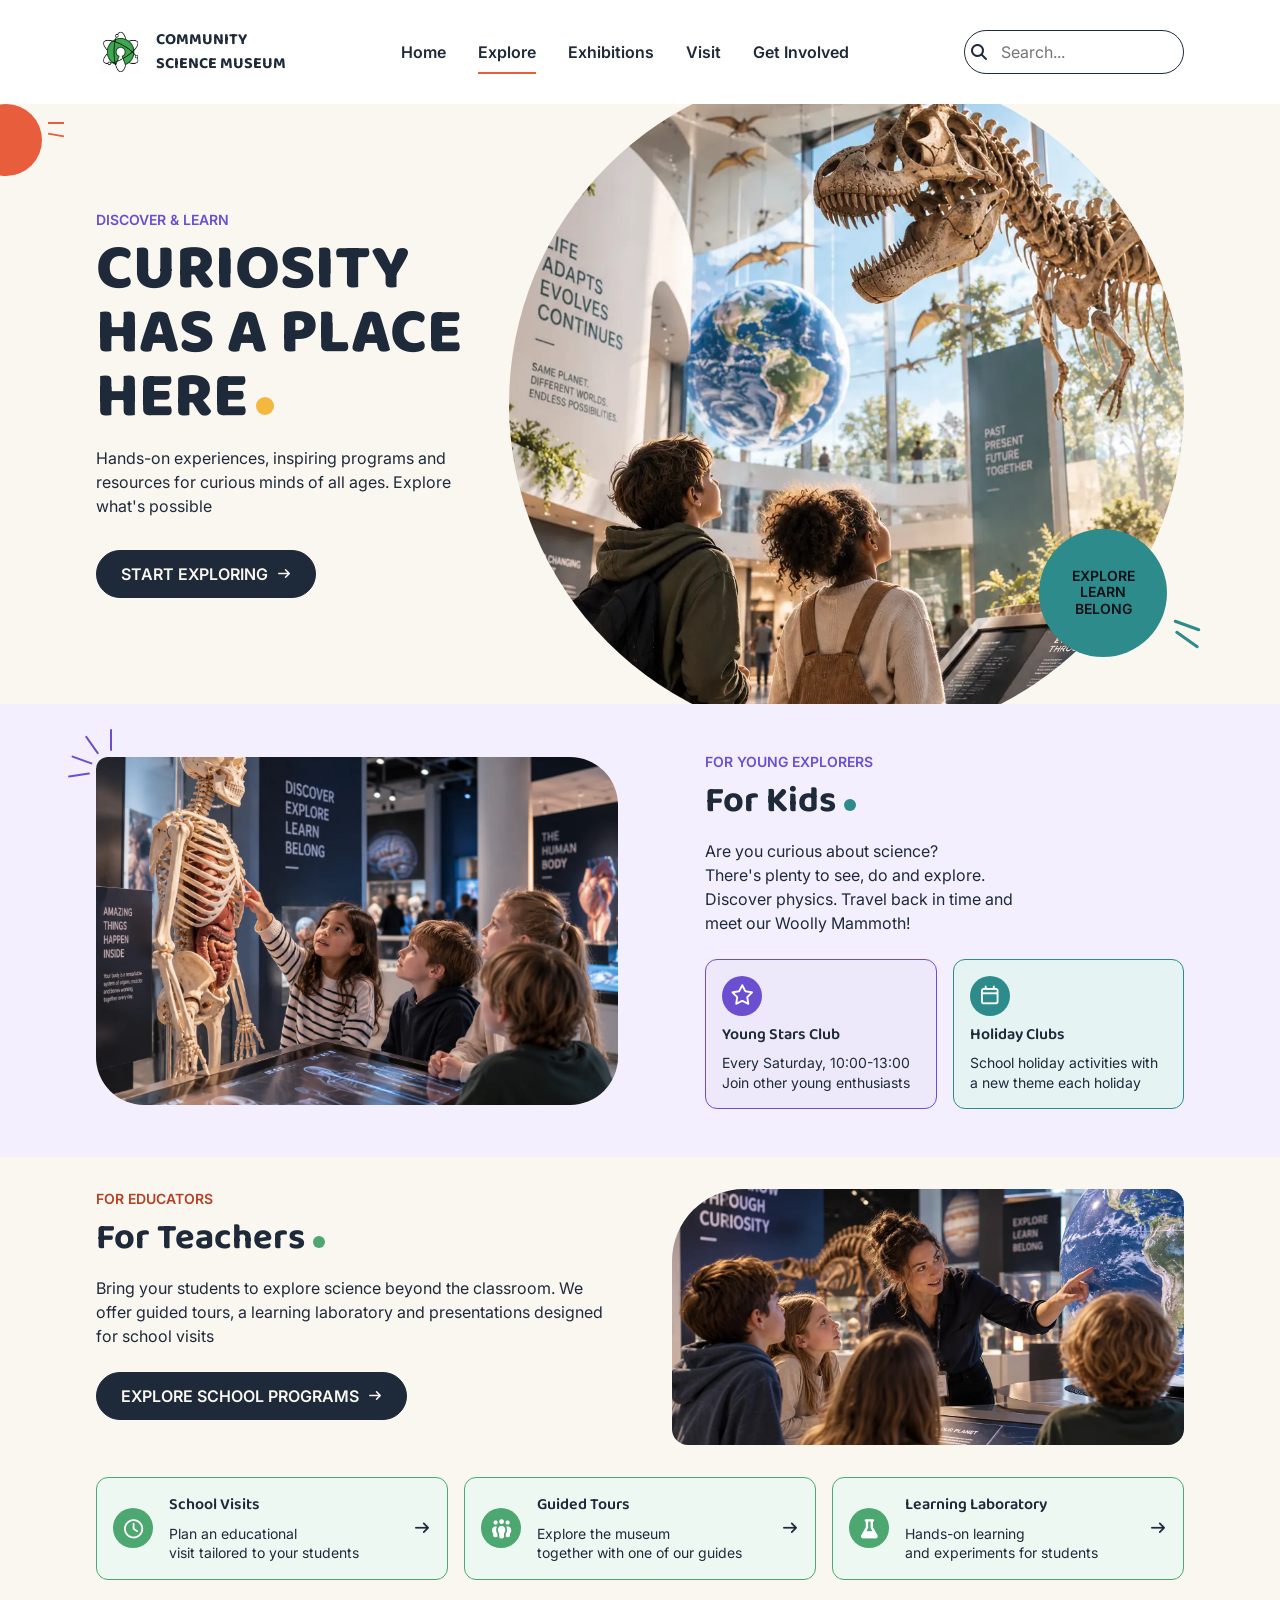
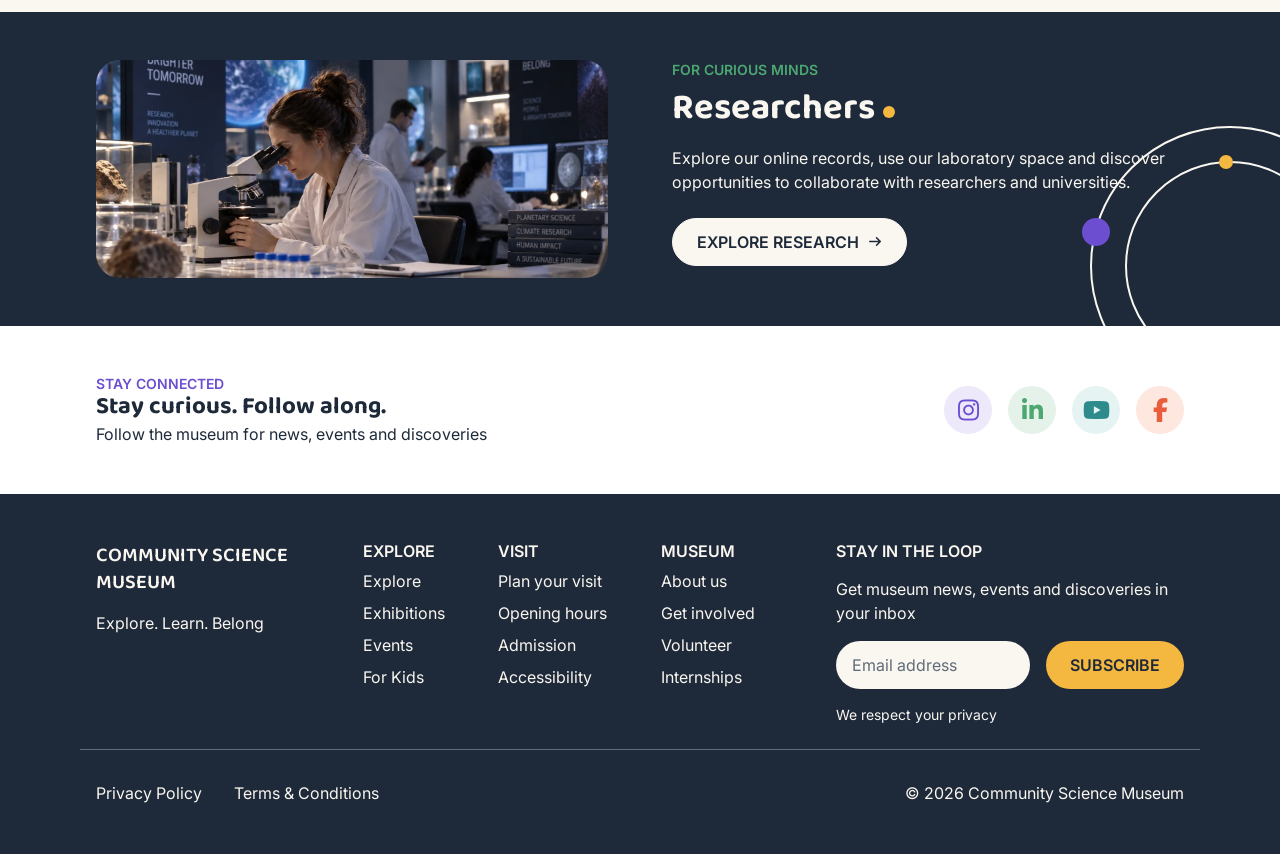
==== commit c514bfb8: "Polish responsive styling and accessibility" ====
--- a/explore.html
+++ b/explore.html
@@ -96,7 +96,7 @@
                         </picture>
                     </div>
                     <div class="explore-hero-badge hero-badge">
-                        <span>EXPLORE<br />LEARN<br />BELONG</span>
+                        <span class="badge-text"> EXPLORE<br />LEARN<br />BELONG</span>
                         <span class="badge-ray badge-ray-one" aria-hidden="true"></span>
                         <span class="badge-ray badge-ray-two" aria-hidden="true"></span>
                     </div>
--- a/css/styles.css
+++ b/css/styles.css
@@ -222,29 +222,32 @@
 
 /* Buttons and links */
 
+.btn-primary,
+.btn-secondary {
+    display: inline-flex;
+    align-items: center;
+    justify-content: center;
+    gap: 8px;
+    min-height: 48px;
+    padding: 0 24px;
+    border-radius: 999px;
+    text-decoration: none;
+    font-size: 1rem;
+    font-weight: 600;
+    line-height: 1;
+    text-transform: uppercase;
+}
+
 .btn-primary {
-    display: inline-block;
-    padding: 14px var(--space-3);
     background-color: var(--color-navy);
     color: var(--color-background);
-    text-decoration: none;
-    border-radius: 999px;
-    font-weight: 600;
-    font-size: 1rem;
-    text-transform: uppercase;
+    border: 1px solid var(--color-navy);
 }
 
 .btn-secondary {
-    display: inline-block;
-    padding: 14px var(--space-3);
     background-color: var(--color-background);
     color: var(--color-navy);
-    text-decoration: none;
-    border-radius: 999px;
-    font-weight: 600;
-    font-size: 1rem;
     border: 1px solid var(--color-navy);
-    text-transform: uppercase;
 }
 
 .text-link {
@@ -333,7 +336,7 @@
 }
 
 .hero-description {
-    max-width: 20rem;
+    max-width: 24rem;
     margin-bottom: var(--space-4);
 
 }
@@ -360,12 +363,18 @@
 }
 
 .badge-text {
-    font-family: "Baloo 2", sans-serif;
-    font-size: 1rem;
-    line-height: 1.25;
-    font-weight: 400;
+    font-family: "Inter", sans-serif;
+    font-size: 0.875rem;
+    line-height: 1.2;
+    font-weight: 600;
     color: var(--color-navy);
+    text-align: center;
     text-transform: uppercase;
+}
+
+.explore-hero-badge .badge-text,
+.exhibitions-hero-badge .badge-text {
+    color: #080f16;
 }
 
 .badge-ray {
@@ -1284,6 +1293,12 @@
 
 .visit-location .heading-dot {
     background-color: var(--color-green);
+}
+
+.visit-location .btn-secondary {
+    background-color: #eef8f2;
+    border-color: var(--color-green);
+    color: var(--color-green-text);
 }
 
 .visit-info-text {
@@ -3226,7 +3241,7 @@
         display: block;
         position: absolute;
         top: 0;
-        left: -30px;
+        left: calc(max(0px, (100vw - 1440px) / 2) - 30px);
         width: 72px;
         height: 72px;
         border-radius: 50%;
